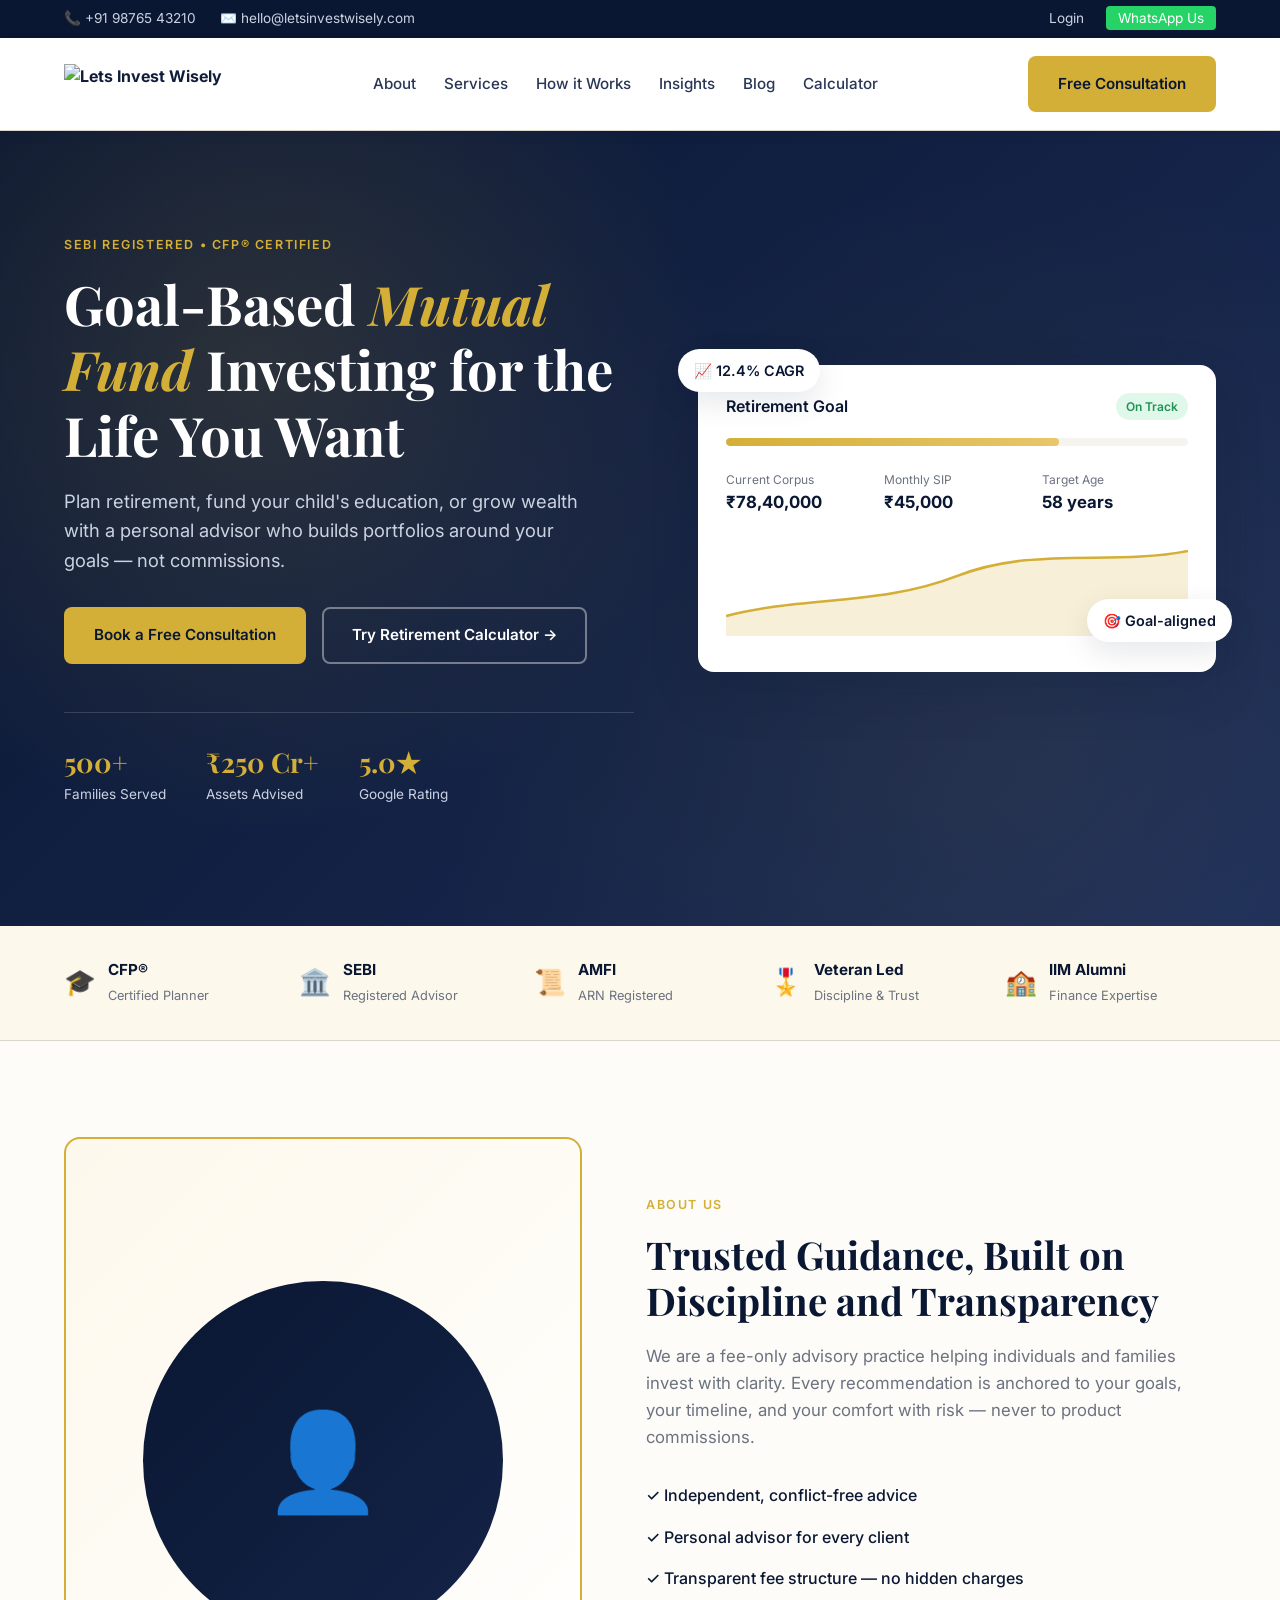
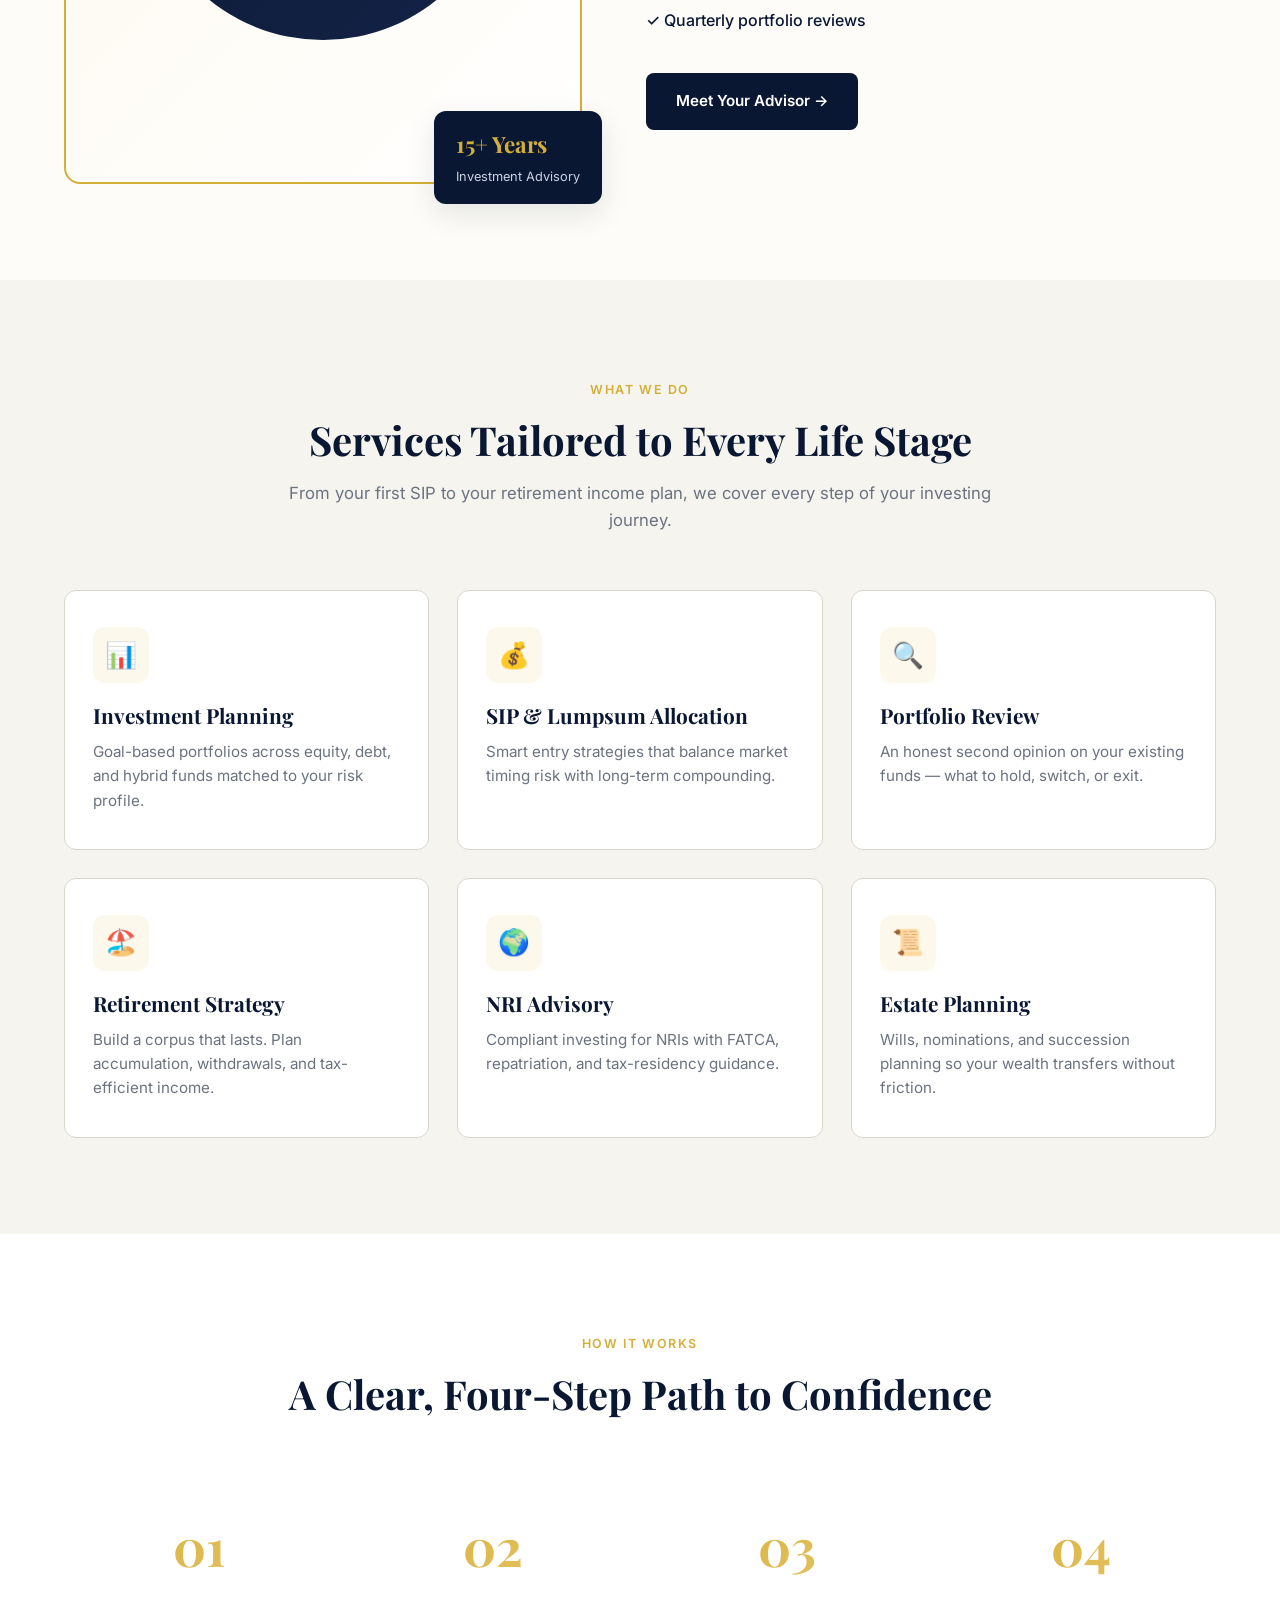
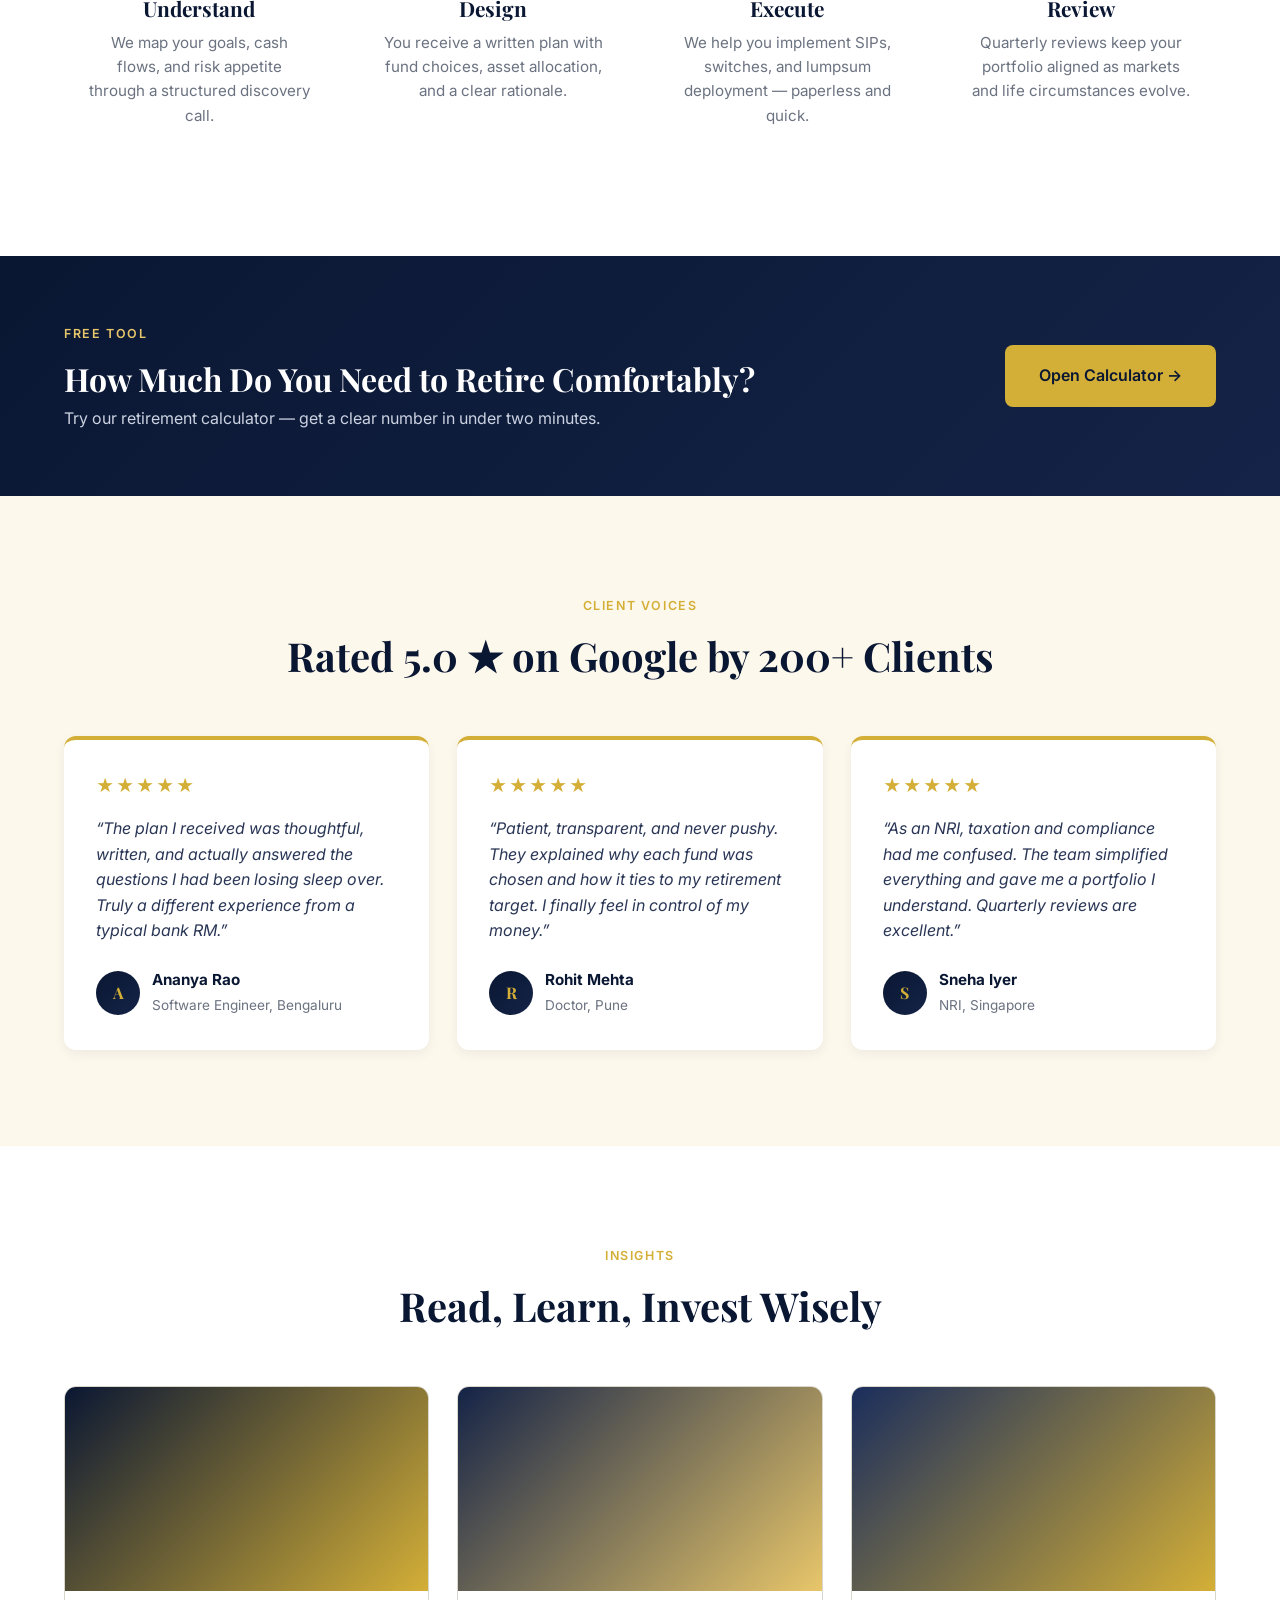
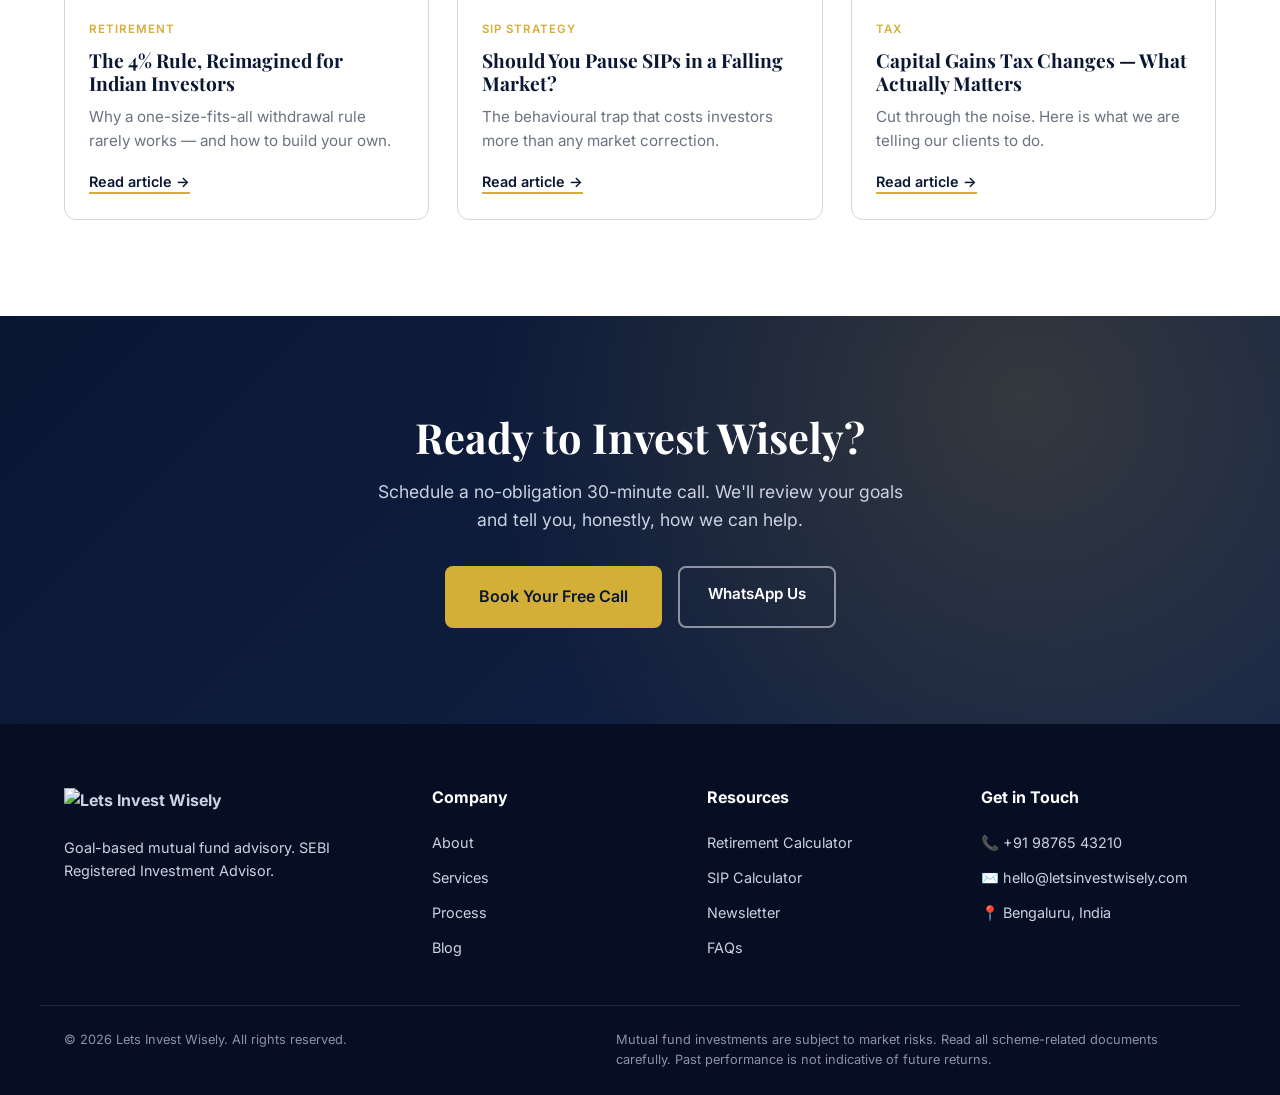
==== index.html @ b0623236 "Initial commit: Lets Invest Wisely landing pages - Main site (index.html) with goal-based mutual fun" ====
<!DOCTYPE html>
<html lang="en">
<head>
<meta charset="UTF-8" />
<meta name="viewport" content="width=device-width, initial-scale=1.0" />
<title>Lets Invest Wisely — Goal-Based Mutual Fund Investing</title>
<link rel="preconnect" href="https://fonts.googleapis.com">
<link rel="preconnect" href="https://fonts.gstatic.com" crossorigin>
<link href="https://fonts.googleapis.com/css2?family=Playfair+Display:wght@600;700&family=Inter:wght@400;500;600;700&display=swap" rel="stylesheet">
<link rel="stylesheet" href="styles.css" />
<style>
  .brand-logo { height: 40px; width: auto; display: block; }
  .footer .brand-logo { height: 36px; }
</style>
</head>
<body>

<!-- ================= TOP BAR ================= -->
<div class="topbar">
  <div class="container topbar-inner">
    <div class="topbar-left">
      <span>📞 +91 98765 43210</span>
      <span>✉️ hello@letsinvestwisely.com</span>
    </div>
    <div class="topbar-right">
      <a href="#">Login</a>
      <a href="#" class="whatsapp-btn">WhatsApp Us</a>
    </div>
  </div>
</div>

<!-- ================= NAVBAR ================= -->
<header class="navbar">
  <div class="container nav-inner">
    <a href="#" class="brand">
      <img src="https://letsinvestwisely.com/wp-content/uploads/2026/01/LIW-Logo_Gold-1-scaled.png" alt="Lets Invest Wisely" class="brand-logo" />
    </a>
    <nav class="nav-links">
      <a href="#about">About</a>
      <a href="#services">Services</a>
      <a href="#process">How it Works</a>
      <a href="#insights">Insights</a>
      <a href="#blog">Blog</a>
      <a href="#calculator">Calculator</a>
    </nav>
    <a href="#contact" class="btn btn-primary">Free Consultation</a>
    <button class="hamburger" aria-label="Menu">☰</button>
  </div>
</header>

<!-- ================= HERO ================= -->
<section class="hero">
  <div class="container hero-grid">
    <div class="hero-copy">
      <span class="eyebrow">SEBI Registered • CFP® Certified</span>
      <h1>Goal-Based <span class="accent">Mutual Fund</span> Investing for the Life You Want</h1>
      <p class="lead">
        Plan retirement, fund your child's education, or grow wealth with a personal advisor who builds
        portfolios around your goals — not commissions.
      </p>
      <div class="hero-actions">
        <a href="#contact" class="btn btn-primary">Book a Free Consultation</a>
        <a href="#calculator" class="btn btn-ghost">Try Retirement Calculator →</a>
      </div>
      <div class="hero-trust">
        <div><strong>500+</strong><span>Families Served</span></div>
        <div><strong>₹250 Cr+</strong><span>Assets Advised</span></div>
        <div><strong>5.0★</strong><span>Google Rating</span></div>
      </div>
    </div>
    <div class="hero-visual">
      <div class="hero-card">
        <div class="hero-card-header">
          <span>Retirement Goal</span>
          <span class="badge">On Track</span>
        </div>
        <div class="hero-card-bar"><div class="bar-fill" style="width:72%"></div></div>
        <div class="hero-card-stats">
          <div><small>Current Corpus</small><strong>₹78,40,000</strong></div>
          <div><small>Monthly SIP</small><strong>₹45,000</strong></div>
          <div><small>Target Age</small><strong>58 years</strong></div>
        </div>
        <div class="hero-card-chart">
          <svg viewBox="0 0 300 100" preserveAspectRatio="none">
            <path d="M0,80 C50,60 100,70 150,40 C200,10 250,30 300,15 L300,100 L0,100 Z" fill="rgba(212,175,55,0.2)"/>
            <path d="M0,80 C50,60 100,70 150,40 C200,10 250,30 300,15" fill="none" stroke="#d4af37" stroke-width="2.5"/>
          </svg>
        </div>
      </div>
      <div class="hero-pill pill-1">📈 12.4% CAGR</div>
      <div class="hero-pill pill-2">🎯 Goal-aligned</div>
    </div>
  </div>
</section>

<!-- ================= CREDENTIALS STRIP ================= -->
<section class="credentials">
  <div class="container creds-grid">
    <div class="cred"><span>🎓</span><div><strong>CFP®</strong><small>Certified Planner</small></div></div>
    <div class="cred"><span>🏛️</span><div><strong>SEBI</strong><small>Registered Advisor</small></div></div>
    <div class="cred"><span>📜</span><div><strong>AMFI</strong><small>ARN Registered</small></div></div>
    <div class="cred"><span>🎖️</span><div><strong>Veteran Led</strong><small>Discipline & Trust</small></div></div>
    <div class="cred"><span>🏫</span><div><strong>IIM Alumni</strong><small>Finance Expertise</small></div></div>
  </div>
</section>

<!-- ================= ABOUT ================= -->
<section id="about" class="section about">
  <div class="container about-grid">
    <div class="about-image">
      <div class="about-img-frame">
        <div class="about-img-placeholder">
          <span>👤</span>
        </div>
      </div>
      <div class="about-badge">
        <strong>15+ Years</strong>
        <small>Investment Advisory</small>
      </div>
    </div>
    <div class="about-copy">
      <span class="eyebrow">About Us</span>
      <h2>Trusted Guidance, Built on Discipline and Transparency</h2>
      <p>
        We are a fee-only advisory practice helping individuals and families invest with clarity. Every
        recommendation is anchored to your goals, your timeline, and your comfort with risk — never to
        product commissions.
      </p>
      <ul class="check-list">
        <li>✓ Independent, conflict-free advice</li>
        <li>✓ Personal advisor for every client</li>
        <li>✓ Transparent fee structure — no hidden charges</li>
        <li>✓ Quarterly portfolio reviews</li>
      </ul>
      <a href="#contact" class="btn btn-dark">Meet Your Advisor →</a>
    </div>
  </div>
</section>

<!-- ================= SERVICES ================= -->
<section id="services" class="section services">
  <div class="container">
    <div class="section-head">
      <span class="eyebrow">What We Do</span>
      <h2>Services Tailored to Every Life Stage</h2>
      <p>From your first SIP to your retirement income plan, we cover every step of your investing journey.</p>
    </div>
    <div class="services-grid">
      <div class="service-card">
        <div class="service-icon">📊</div>
        <h3>Investment Planning</h3>
        <p>Goal-based portfolios across equity, debt, and hybrid funds matched to your risk profile.</p>
      </div>
      <div class="service-card">
        <div class="service-icon">💰</div>
        <h3>SIP &amp; Lumpsum Allocation</h3>
        <p>Smart entry strategies that balance market timing risk with long-term compounding.</p>
      </div>
      <div class="service-card">
        <div class="service-icon">🔍</div>
        <h3>Portfolio Review</h3>
        <p>An honest second opinion on your existing funds — what to hold, switch, or exit.</p>
      </div>
      <div class="service-card">
        <div class="service-icon">🏖️</div>
        <h3>Retirement Strategy</h3>
        <p>Build a corpus that lasts. Plan accumulation, withdrawals, and tax-efficient income.</p>
      </div>
      <div class="service-card">
        <div class="service-icon">🌍</div>
        <h3>NRI Advisory</h3>
        <p>Compliant investing for NRIs with FATCA, repatriation, and tax-residency guidance.</p>
      </div>
      <div class="service-card">
        <div class="service-icon">📜</div>
        <h3>Estate Planning</h3>
        <p>Wills, nominations, and succession planning so your wealth transfers without friction.</p>
      </div>
    </div>
  </div>
</section>

<!-- ================= PROCESS ================= -->
<section id="process" class="section process">
  <div class="container">
    <div class="section-head">
      <span class="eyebrow">How It Works</span>
      <h2>A Clear, Four-Step Path to Confidence</h2>
    </div>
    <div class="steps-grid">
      <div class="step">
        <div class="step-num">01</div>
        <h3>Understand</h3>
        <p>We map your goals, cash flows, and risk appetite through a structured discovery call.</p>
      </div>
      <div class="step">
        <div class="step-num">02</div>
        <h3>Design</h3>
        <p>You receive a written plan with fund choices, asset allocation, and a clear rationale.</p>
      </div>
      <div class="step">
        <div class="step-num">03</div>
        <h3>Execute</h3>
        <p>We help you implement SIPs, switches, and lumpsum deployment — paperless and quick.</p>
      </div>
      <div class="step">
        <div class="step-num">04</div>
        <h3>Review</h3>
        <p>Quarterly reviews keep your portfolio aligned as markets and life circumstances evolve.</p>
      </div>
    </div>
  </div>
</section>

<!-- ================= CALCULATOR CTA ================= -->
<section id="calculator" class="section calc-cta">
  <div class="container calc-inner">
    <div>
      <span class="eyebrow light">Free Tool</span>
      <h2>How Much Do You Need to Retire Comfortably?</h2>
      <p>Try our retirement calculator — get a clear number in under two minutes.</p>
    </div>
    <a href="#" class="btn btn-gold">Open Calculator →</a>
  </div>
</section>

<!-- ================= TESTIMONIALS ================= -->
<section class="section testimonials">
  <div class="container">
    <div class="section-head">
      <span class="eyebrow">Client Voices</span>
      <h2>Rated 5.0 ★ on Google by 200+ Clients</h2>
    </div>
    <div class="testimonial-grid">
      <div class="testimonial">
        <div class="stars">★★★★★</div>
        <p>“The plan I received was thoughtful, written, and actually answered the questions I had been losing sleep over. Truly a different experience from a typical bank RM.”</p>
        <div class="client">
          <div class="avatar">A</div>
          <div><strong>Ananya Rao</strong><small>Software Engineer, Bengaluru</small></div>
        </div>
      </div>
      <div class="testimonial">
        <div class="stars">★★★★★</div>
        <p>“Patient, transparent, and never pushy. They explained why each fund was chosen and how it ties to my retirement target. I finally feel in control of my money.”</p>
        <div class="client">
          <div class="avatar">R</div>
          <div><strong>Rohit Mehta</strong><small>Doctor, Pune</small></div>
        </div>
      </div>
      <div class="testimonial">
        <div class="stars">★★★★★</div>
        <p>“As an NRI, taxation and compliance had me confused. The team simplified everything and gave me a portfolio I understand. Quarterly reviews are excellent.”</p>
        <div class="client">
          <div class="avatar">S</div>
          <div><strong>Sneha Iyer</strong><small>NRI, Singapore</small></div>
        </div>
      </div>
    </div>
  </div>
</section>

<!-- ================= INSIGHTS / BLOG TEASER ================= -->
<section id="insights" class="section insights">
  <div class="container">
    <div class="section-head">
      <span class="eyebrow">Insights</span>
      <h2>Read, Learn, Invest Wisely</h2>
    </div>
    <div class="blog-grid">
      <article class="blog-card">
        <div class="blog-thumb thumb-1"></div>
        <div class="blog-body">
          <span class="tag">Retirement</span>
          <h3>The 4% Rule, Reimagined for Indian Investors</h3>
          <p>Why a one-size-fits-all withdrawal rule rarely works — and how to build your own.</p>
          <a href="#" class="read-more">Read article →</a>
        </div>
      </article>
      <article class="blog-card">
        <div class="blog-thumb thumb-2"></div>
        <div class="blog-body">
          <span class="tag">SIP Strategy</span>
          <h3>Should You Pause SIPs in a Falling Market?</h3>
          <p>The behavioural trap that costs investors more than any market correction.</p>
          <a href="#" class="read-more">Read article →</a>
        </div>
      </article>
      <article class="blog-card">
        <div class="blog-thumb thumb-3"></div>
        <div class="blog-body">
          <span class="tag">Tax</span>
          <h3>Capital Gains Tax Changes — What Actually Matters</h3>
          <p>Cut through the noise. Here is what we are telling our clients to do.</p>
          <a href="#" class="read-more">Read article →</a>
        </div>
      </article>
    </div>
  </div>
</section>

<!-- ================= CONTACT / CTA ================= -->
<section id="contact" class="section contact-cta">
  <div class="container contact-inner">
    <h2>Ready to Invest Wisely?</h2>
    <p>Schedule a no-obligation 30-minute call. We'll review your goals and tell you, honestly, how we can help.</p>
    <div class="contact-actions">
      <a href="#" class="btn btn-gold">Book Your Free Call</a>
      <a href="#" class="btn btn-ghost-light">WhatsApp Us</a>
    </div>
  </div>
</section>

<!-- ================= FOOTER ================= -->
<footer class="footer">
  <div class="container footer-grid">
    <div>
      <a href="#" class="brand brand-light">
        <img src="https://letsinvestwisely.com/wp-content/uploads/2026/01/LIW-Logo_Gold-1-scaled.png" alt="Lets Invest Wisely" class="brand-logo" />
      </a>
      <p class="muted">Goal-based mutual fund advisory. SEBI Registered Investment Advisor.</p>
    </div>
    <div>
      <h4>Company</h4>
      <ul><li><a href="#about">About</a></li><li><a href="#services">Services</a></li><li><a href="#process">Process</a></li><li><a href="#blog">Blog</a></li></ul>
    </div>
    <div>
      <h4>Resources</h4>
      <ul><li><a href="#">Retirement Calculator</a></li><li><a href="#">SIP Calculator</a></li><li><a href="#">Newsletter</a></li><li><a href="#">FAQs</a></li></ul>
    </div>
    <div>
      <h4>Get in Touch</h4>
      <ul><li>📞 +91 98765 43210</li><li>✉️ hello@letsinvestwisely.com</li><li>📍 Bengaluru, India</li></ul>
    </div>
  </div>
  <div class="container footer-bottom">
    <small>© 2026 Lets Invest Wisely. All rights reserved.</small>
    <small class="disclaimer">
      Mutual fund investments are subject to market risks. Read all scheme-related documents carefully.
      Past performance is not indicative of future returns.
    </small>
  </div>
</footer>

</body>
</html>
---- styles.css ----
/* ============ RESET & BASE ============ */
*, *::before, *::after { box-sizing: border-box; margin: 0; padding: 0; }
html { scroll-behavior: smooth; }
body {
  font-family: 'Inter', -apple-system, BlinkMacSystemFont, sans-serif;
  color: #0f1d3a;
  background: #fdfcf8;
  line-height: 1.6;
  -webkit-font-smoothing: antialiased;
}
img { max-width: 100%; display: block; }
a { color: inherit; text-decoration: none; }
ul { list-style: none; }
h1, h2, h3, h4 { font-family: 'Playfair Display', serif; color: #0a1733; line-height: 1.2; }

:root {
  --navy: #0a1733;
  --navy-2: #142347;
  --gold: #d4af37;
  --gold-soft: #e8c66a;
  --cream: #fdf8ec;
  --gray-100: #f5f4ef;
  --gray-300: #d9d6cc;
  --gray-500: #6b7280;
  --shadow-sm: 0 4px 12px rgba(10,23,51,0.06);
  --shadow-md: 0 10px 30px rgba(10,23,51,0.10);
  --shadow-lg: 0 20px 50px rgba(10,23,51,0.15);
}

.container { max-width: 1200px; margin: 0 auto; padding: 0 24px; }
.section { padding: 96px 0; }
.eyebrow {
  display: inline-block;
  font-size: 0.78rem;
  font-weight: 600;
  letter-spacing: 1.6px;
  text-transform: uppercase;
  color: var(--gold);
  margin-bottom: 16px;
}
.eyebrow.light { color: var(--gold-soft); }
.section-head { text-align: center; max-width: 720px; margin: 0 auto 56px; }
.section-head h2 { font-size: 2.5rem; margin-bottom: 16px; }
.section-head p { color: var(--gray-500); font-size: 1.05rem; }

/* ============ BUTTONS ============ */
.btn {
  display: inline-block;
  padding: 14px 28px;
  border-radius: 8px;
  font-weight: 600;
  font-size: 0.95rem;
  border: 2px solid transparent;
  cursor: pointer;
  transition: transform .2s ease, box-shadow .2s ease, background .2s ease;
}
.btn-primary { background: var(--gold); color: var(--navy); }
.btn-primary:hover { background: var(--gold-soft); transform: translateY(-2px); box-shadow: var(--shadow-md); }
.btn-dark { background: var(--navy); color: #fff; }
.btn-dark:hover { background: var(--navy-2); transform: translateY(-2px); }
.btn-gold { background: var(--gold); color: var(--navy); padding: 16px 32px; font-size: 1rem; }
.btn-gold:hover { background: var(--gold-soft); transform: translateY(-2px); }
.btn-ghost { color: var(--navy); border-color: var(--navy); }
.btn-ghost:hover { background: var(--navy); color: #fff; }
.btn-ghost-light { color: #fff; border-color: rgba(255,255,255,0.5); }
.btn-ghost-light:hover { background: rgba(255,255,255,0.1); }

/* ============ TOPBAR ============ */
.topbar { background: var(--navy); color: #cbd2e1; font-size: 0.85rem; padding: 8px 0; }
.topbar-inner { display: flex; justify-content: space-between; align-items: center; }
.topbar-left span { margin-right: 20px; }
.topbar-right a { margin-left: 18px; color: #cbd2e1; }
.whatsapp-btn { background: #25d366; color: #fff !important; padding: 4px 12px; border-radius: 4px; }

/* ============ NAV ============ */
.navbar {
  background: #fff;
  border-bottom: 1px solid var(--gray-300);
  position: sticky;
  top: 0;
  z-index: 100;
  box-shadow: var(--shadow-sm);
}
.nav-inner { display: flex; align-items: center; justify-content: space-between; padding: 18px 24px; }
.brand { display: flex; align-items: center; gap: 10px; font-weight: 700; }
.brand-mark {
  width: 40px; height: 40px;
  background: var(--navy);
  color: var(--gold);
  display: flex; align-items: center; justify-content: center;
  border-radius: 8px;
  font-family: 'Playfair Display', serif;
  font-size: 1.4rem;
  font-weight: 700;
}
.brand-text { display: flex; flex-direction: column; line-height: 1.1; font-size: 1.15rem; color: var(--navy); }
.brand-text small { font-size: 0.7rem; font-weight: 500; letter-spacing: 1.5px; color: var(--gold); text-transform: uppercase; }
.brand-light .brand-text { color: #fff; }
.nav-links { display: flex; gap: 28px; }
.nav-links a { font-size: 0.95rem; font-weight: 500; color: #2a3656; transition: color .2s; }
.nav-links a:hover { color: var(--gold); }
.hamburger { display: none; background: none; border: none; font-size: 1.5rem; cursor: pointer; }

/* ============ HERO ============ */
.hero {
  background: linear-gradient(135deg, #0a1733 0%, #142347 60%, #1a2d5c 100%);
  color: #fff;
  padding: 100px 0 120px;
  position: relative;
  overflow: hidden;
}
.hero::before {
  content: '';
  position: absolute;
  inset: 0;
  background-image:
    radial-gradient(circle at 20% 30%, rgba(212,175,55,0.15) 0%, transparent 40%),
    radial-gradient(circle at 80% 80%, rgba(212,175,55,0.08) 0%, transparent 50%);
  pointer-events: none;
}
.hero-grid {
  display: grid;
  grid-template-columns: 1.1fr 1fr;
  gap: 64px;
  align-items: center;
  position: relative;
}
.hero-copy h1 {
  font-size: 3.4rem;
  color: #fff;
  margin-bottom: 20px;
}
.hero-copy h1 .accent { color: var(--gold); font-style: italic; }
.lead { font-size: 1.15rem; color: #cbd2e1; margin-bottom: 32px; max-width: 520px; }
.hero-actions { display: flex; gap: 16px; margin-bottom: 48px; flex-wrap: wrap; }
.hero-actions .btn-ghost { color: #fff; border-color: rgba(255,255,255,0.4); }
.hero-actions .btn-ghost:hover { background: rgba(255,255,255,0.1); border-color: var(--gold); color: var(--gold); }
.hero-trust { display: flex; gap: 40px; padding-top: 28px; border-top: 1px solid rgba(255,255,255,0.15); }
.hero-trust > div { display: flex; flex-direction: column; }
.hero-trust strong { font-size: 1.7rem; color: var(--gold); font-family: 'Playfair Display', serif; }
.hero-trust span { font-size: 0.85rem; color: #cbd2e1; }

/* hero card */
.hero-visual { position: relative; }
.hero-card {
  background: #fff;
  color: var(--navy);
  border-radius: 16px;
  padding: 28px;
  box-shadow: var(--shadow-lg);
  position: relative;
  z-index: 2;
}
.hero-card-header { display: flex; justify-content: space-between; align-items: center; margin-bottom: 18px; font-weight: 600; }
.badge { background: rgba(46,204,113,0.15); color: #1f9254; font-size: 0.75rem; padding: 4px 10px; border-radius: 999px; font-weight: 600; }
.hero-card-bar { background: var(--gray-100); height: 8px; border-radius: 999px; overflow: hidden; margin-bottom: 24px; }
.bar-fill { background: linear-gradient(90deg, var(--gold), var(--gold-soft)); height: 100%; border-radius: 999px; }
.hero-card-stats { display: grid; grid-template-columns: repeat(3, 1fr); gap: 12px; margin-bottom: 20px; }
.hero-card-stats > div { display: flex; flex-direction: column; }
.hero-card-stats small { color: var(--gray-500); font-size: 0.75rem; }
.hero-card-stats strong { font-size: 1.05rem; color: var(--navy); }
.hero-card-chart svg { width: 100%; height: 100px; }
.hero-pill {
  position: absolute;
  background: #fff;
  padding: 10px 16px;
  border-radius: 999px;
  box-shadow: var(--shadow-md);
  font-weight: 600;
  font-size: 0.9rem;
  color: var(--navy);
  z-index: 3;
}
.pill-1 { top: -16px; left: -20px; }
.pill-2 { bottom: 30px; right: -16px; }

/* ============ CREDENTIALS ============ */
.credentials { background: var(--cream); padding: 32px 0; border-bottom: 1px solid var(--gray-300); }
.creds-grid { display: grid; grid-template-columns: repeat(5, 1fr); gap: 24px; align-items: center; }
.cred { display: flex; align-items: center; gap: 12px; }
.cred span { font-size: 1.6rem; }
.cred strong { display: block; font-size: 0.95rem; color: var(--navy); }
.cred small { color: var(--gray-500); font-size: 0.8rem; }

/* ============ ABOUT ============ */
.about-grid { display: grid; grid-template-columns: 1fr 1.1fr; gap: 64px; align-items: center; }
.about-image { position: relative; }
.about-img-frame {
  background: linear-gradient(135deg, var(--cream), #fff);
  border: 2px solid var(--gold);
  border-radius: 16px;
  aspect-ratio: 4/5;
  display: flex; align-items: center; justify-content: center;
  position: relative;
  overflow: hidden;
}
.about-img-placeholder {
  width: 70%; aspect-ratio: 1; border-radius: 50%;
  background: linear-gradient(135deg, var(--navy), var(--navy-2));
  display: flex; align-items: center; justify-content: center;
  font-size: 6rem;
}
.about-badge {
  position: absolute;
  bottom: -20px; right: -20px;
  background: var(--navy);
  color: #fff;
  padding: 16px 22px;
  border-radius: 12px;
  box-shadow: var(--shadow-md);
}
.about-badge strong { display: block; font-size: 1.4rem; color: var(--gold); font-family: 'Playfair Display', serif; }
.about-badge small { font-size: 0.8rem; color: #cbd2e1; }
.about-copy h2 { font-size: 2.4rem; margin-bottom: 20px; }
.about-copy p { color: var(--gray-500); margin-bottom: 24px; font-size: 1.05rem; }
.check-list { margin-bottom: 32px; }
.check-list li { padding: 8px 0; color: var(--navy); font-weight: 500; }

/* ============ SERVICES ============ */
.services { background: var(--gray-100); }
.services-grid { display: grid; grid-template-columns: repeat(3, 1fr); gap: 28px; }
.service-card {
  background: #fff;
  padding: 36px 28px;
  border-radius: 12px;
  border: 1px solid var(--gray-300);
  transition: transform .25s ease, box-shadow .25s ease, border-color .25s ease;
}
.service-card:hover {
  transform: translateY(-6px);
  box-shadow: var(--shadow-md);
  border-color: var(--gold);
}
.service-icon {
  width: 56px; height: 56px;
  background: var(--cream);
  border-radius: 12px;
  display: flex; align-items: center; justify-content: center;
  font-size: 1.6rem;
  margin-bottom: 20px;
}
.service-card h3 { font-size: 1.3rem; margin-bottom: 12px; }
.service-card p { color: var(--gray-500); font-size: 0.95rem; }

/* ============ PROCESS ============ */
.process { background: #fff; }
.steps-grid { display: grid; grid-template-columns: repeat(4, 1fr); gap: 24px; }
.step {
  text-align: center;
  padding: 32px 24px;
  position: relative;
}
.step-num {
  font-family: 'Playfair Display', serif;
  font-size: 3.2rem;
  font-weight: 700;
  background: linear-gradient(135deg, var(--gold), var(--gold-soft));
  -webkit-background-clip: text;
  background-clip: text;
  -webkit-text-fill-color: transparent;
  margin-bottom: 8px;
}
.step h3 { font-size: 1.3rem; margin-bottom: 10px; }
.step p { color: var(--gray-500); font-size: 0.95rem; }

/* ============ CALC CTA ============ */
.calc-cta {
  background: linear-gradient(135deg, var(--navy), var(--navy-2));
  color: #fff;
  padding: 64px 0;
}
.calc-inner {
  display: flex;
  justify-content: space-between;
  align-items: center;
  gap: 32px;
  flex-wrap: wrap;
}
.calc-inner h2 { color: #fff; font-size: 2rem; margin-bottom: 8px; }
.calc-inner p { color: #cbd2e1; }

/* ============ TESTIMONIALS ============ */
.testimonials { background: var(--cream); }
.testimonial-grid { display: grid; grid-template-columns: repeat(3, 1fr); gap: 28px; }
.testimonial {
  background: #fff;
  padding: 32px;
  border-radius: 12px;
  box-shadow: var(--shadow-sm);
  border-top: 4px solid var(--gold);
}
.stars { color: var(--gold); font-size: 1.1rem; margin-bottom: 16px; letter-spacing: 2px; }
.testimonial p { color: #2a3656; margin-bottom: 24px; font-style: italic; }
.client { display: flex; align-items: center; gap: 12px; }
.avatar {
  width: 44px; height: 44px;
  border-radius: 50%;
  background: linear-gradient(135deg, var(--navy), var(--navy-2));
  color: var(--gold);
  display: flex; align-items: center; justify-content: center;
  font-weight: 700;
  font-family: 'Playfair Display', serif;
}
.client strong { display: block; font-size: 0.95rem; color: var(--navy); }
.client small { color: var(--gray-500); font-size: 0.85rem; }

/* ============ INSIGHTS / BLOG ============ */
.insights { background: #fff; }
.blog-grid { display: grid; grid-template-columns: repeat(3, 1fr); gap: 28px; }
.blog-card {
  background: #fff;
  border-radius: 12px;
  border: 1px solid var(--gray-300);
  overflow: hidden;
  transition: transform .25s ease, box-shadow .25s ease;
}
.blog-card:hover { transform: translateY(-4px); box-shadow: var(--shadow-md); }
.blog-thumb { aspect-ratio: 16/9; background: var(--gray-100); }
.thumb-1 { background: linear-gradient(135deg, #0a1733, #d4af37); }
.thumb-2 { background: linear-gradient(135deg, #142347, #e8c66a); }
.thumb-3 { background: linear-gradient(135deg, #1a2d5c, #d4af37); }
.blog-body { padding: 24px; }
.tag {
  display: inline-block;
  font-size: 0.72rem;
  font-weight: 600;
  letter-spacing: 1px;
  color: var(--gold);
  text-transform: uppercase;
  margin-bottom: 10px;
}
.blog-body h3 { font-size: 1.2rem; margin-bottom: 10px; }
.blog-body p { color: var(--gray-500); font-size: 0.95rem; margin-bottom: 16px; }
.read-more { color: var(--navy); font-weight: 600; font-size: 0.9rem; border-bottom: 2px solid var(--gold); padding-bottom: 2px; }
.read-more:hover { color: var(--gold); }

/* ============ CONTACT CTA ============ */
.contact-cta {
  background:
    radial-gradient(circle at 80% 20%, rgba(212,175,55,0.18) 0%, transparent 50%),
    linear-gradient(135deg, var(--navy), var(--navy-2));
  color: #fff;
  text-align: center;
}
.contact-inner h2 { color: #fff; font-size: 2.6rem; margin-bottom: 16px; }
.contact-inner p { color: #cbd2e1; max-width: 560px; margin: 0 auto 32px; font-size: 1.1rem; }
.contact-actions { display: flex; gap: 16px; justify-content: center; flex-wrap: wrap; }

/* ============ FOOTER ============ */
.footer { background: #060e23; color: #cbd2e1; padding: 64px 0 24px; }
.footer-grid { display: grid; grid-template-columns: 1.4fr 1fr 1fr 1fr; gap: 40px; padding-bottom: 40px; border-bottom: 1px solid rgba(255,255,255,0.1); }
.footer h4 { color: #fff; font-family: 'Inter', sans-serif; font-size: 1rem; margin-bottom: 18px; }
.footer ul li { padding: 6px 0; font-size: 0.9rem; }
.footer ul li a:hover { color: var(--gold); }
.muted { font-size: 0.9rem; margin-top: 12px; max-width: 280px; }
.footer-bottom {
  padding-top: 24px;
  display: flex;
  justify-content: space-between;
  gap: 24px;
  flex-wrap: wrap;
}
.footer-bottom small { font-size: 0.8rem; color: #8a93a8; }
.disclaimer { max-width: 600px; }

/* ============ RESPONSIVE ============ */
@media (max-width: 960px) {
  .hero-grid, .about-grid { grid-template-columns: 1fr; }
  .hero-copy h1 { font-size: 2.4rem; }
  .services-grid, .testimonial-grid, .blog-grid { grid-template-columns: 1fr 1fr; }
  .steps-grid { grid-template-columns: 1fr 1fr; }
  .creds-grid { grid-template-columns: repeat(3, 1fr); }
  .footer-grid { grid-template-columns: 1fr 1fr; }
  .nav-links { display: none; }
  .hamburger { display: block; }
}
@media (max-width: 600px) {
  .section { padding: 64px 0; }
  .hero { padding: 64px 0 80px; }
  .hero-copy h1 { font-size: 2rem; }
  .section-head h2, .about-copy h2, .contact-inner h2 { font-size: 1.8rem; }
  .services-grid, .testimonial-grid, .blog-grid, .steps-grid { grid-template-columns: 1fr; }
  .creds-grid, .footer-grid { grid-template-columns: 1fr 1fr; }
  .hero-trust { gap: 20px; flex-wrap: wrap; }
  .topbar-left span:nth-child(2) { display: none; }
}
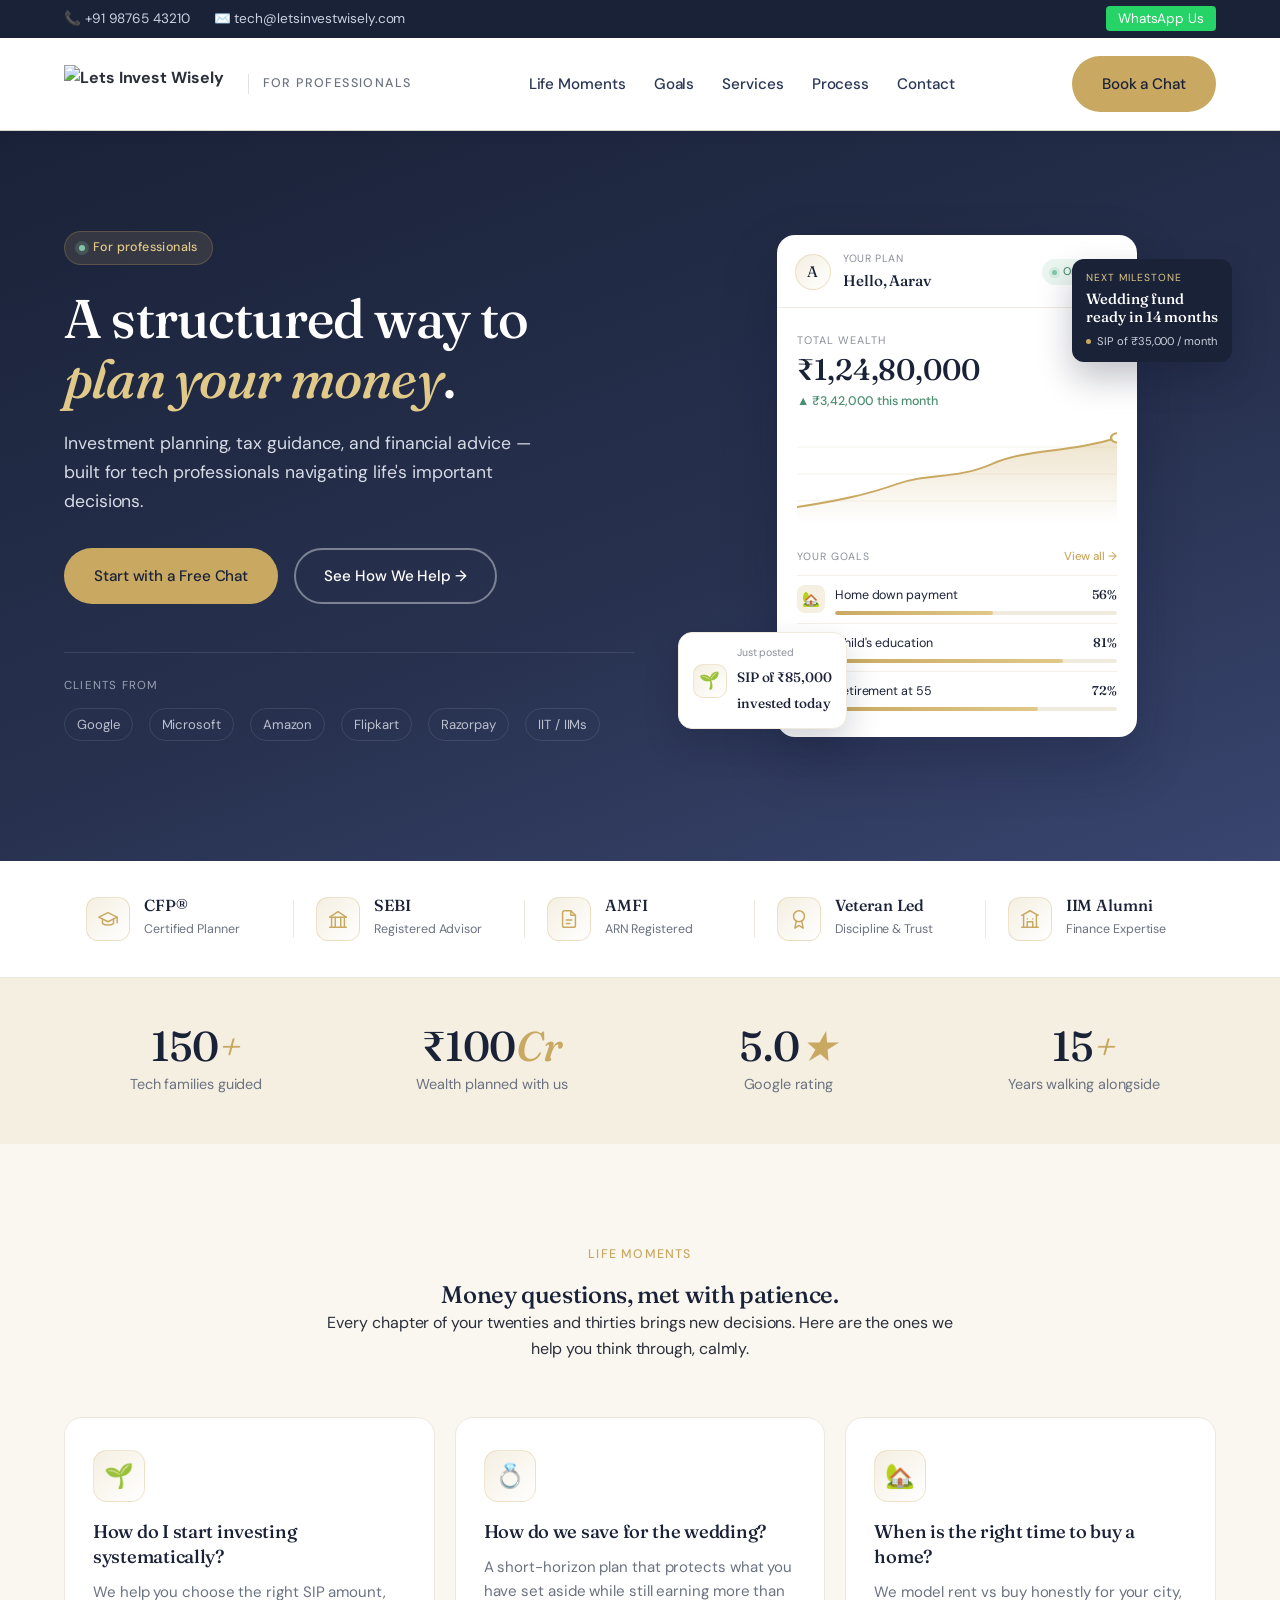
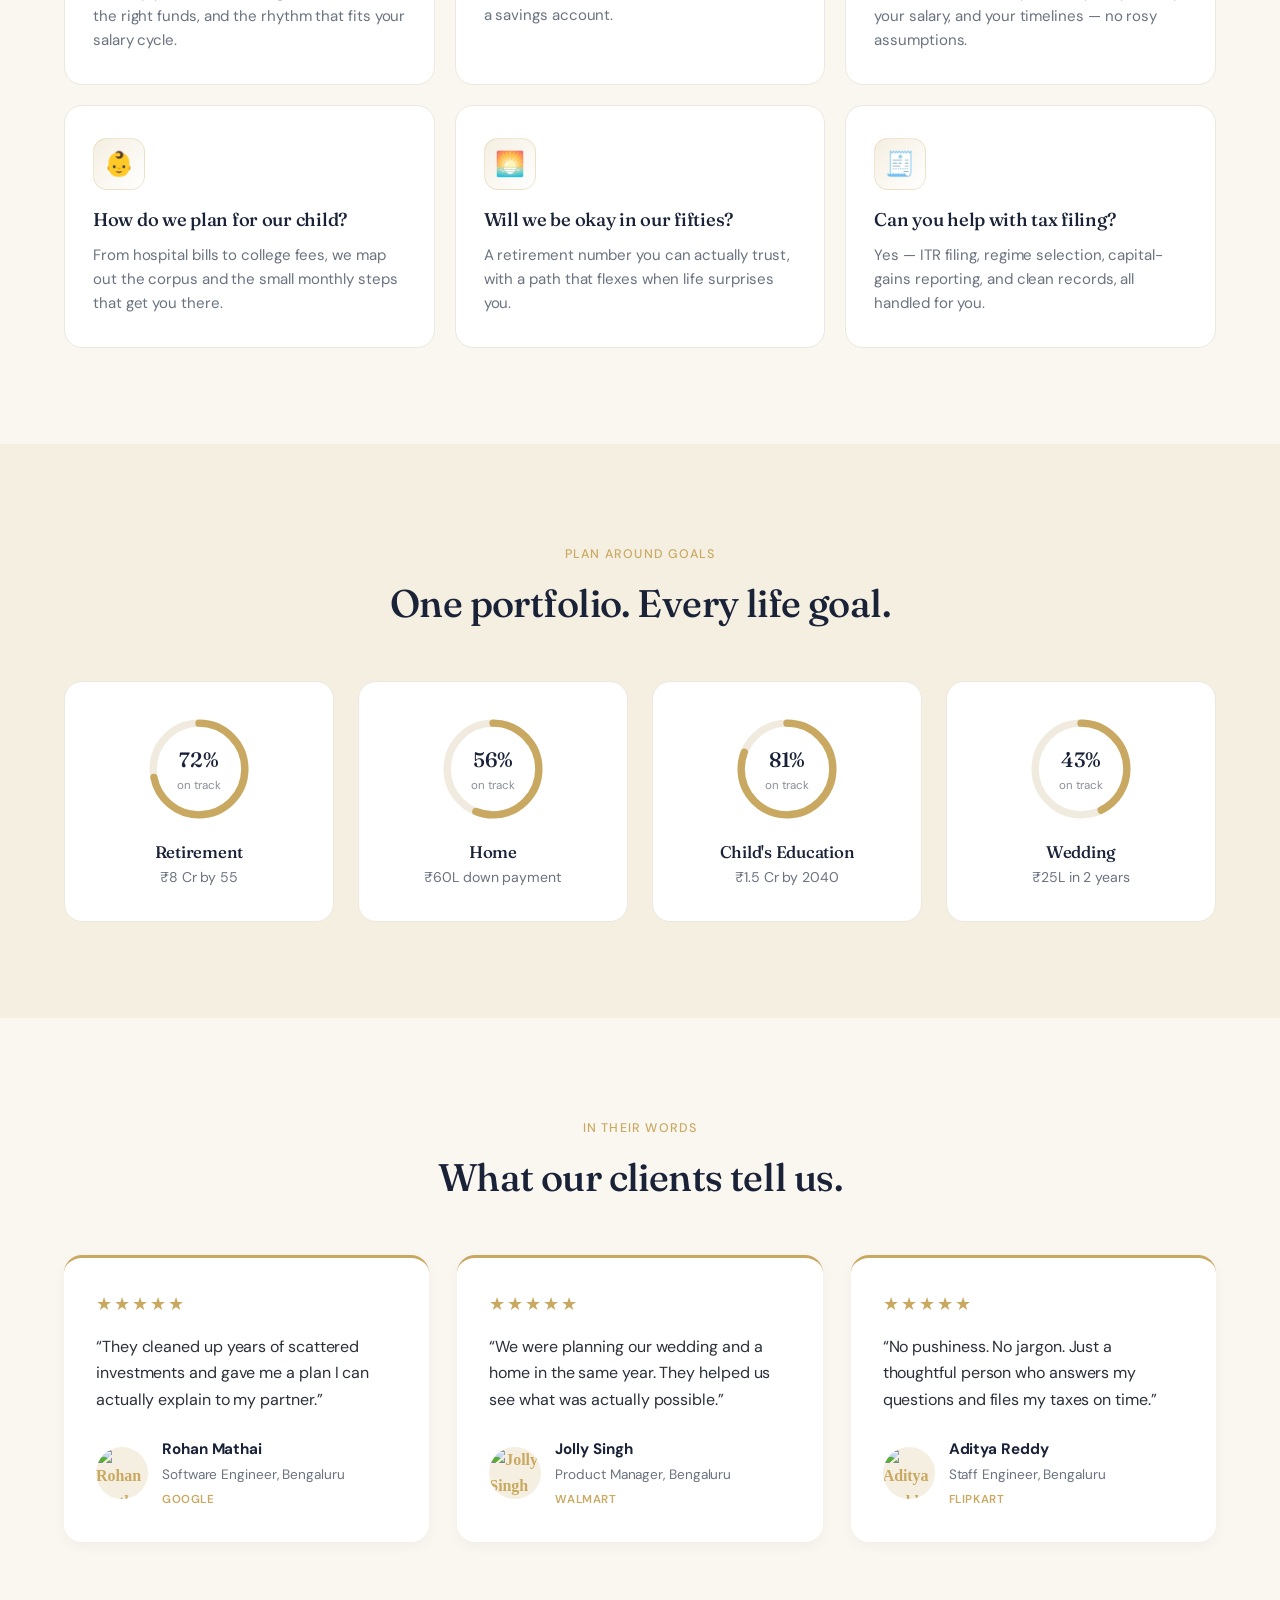
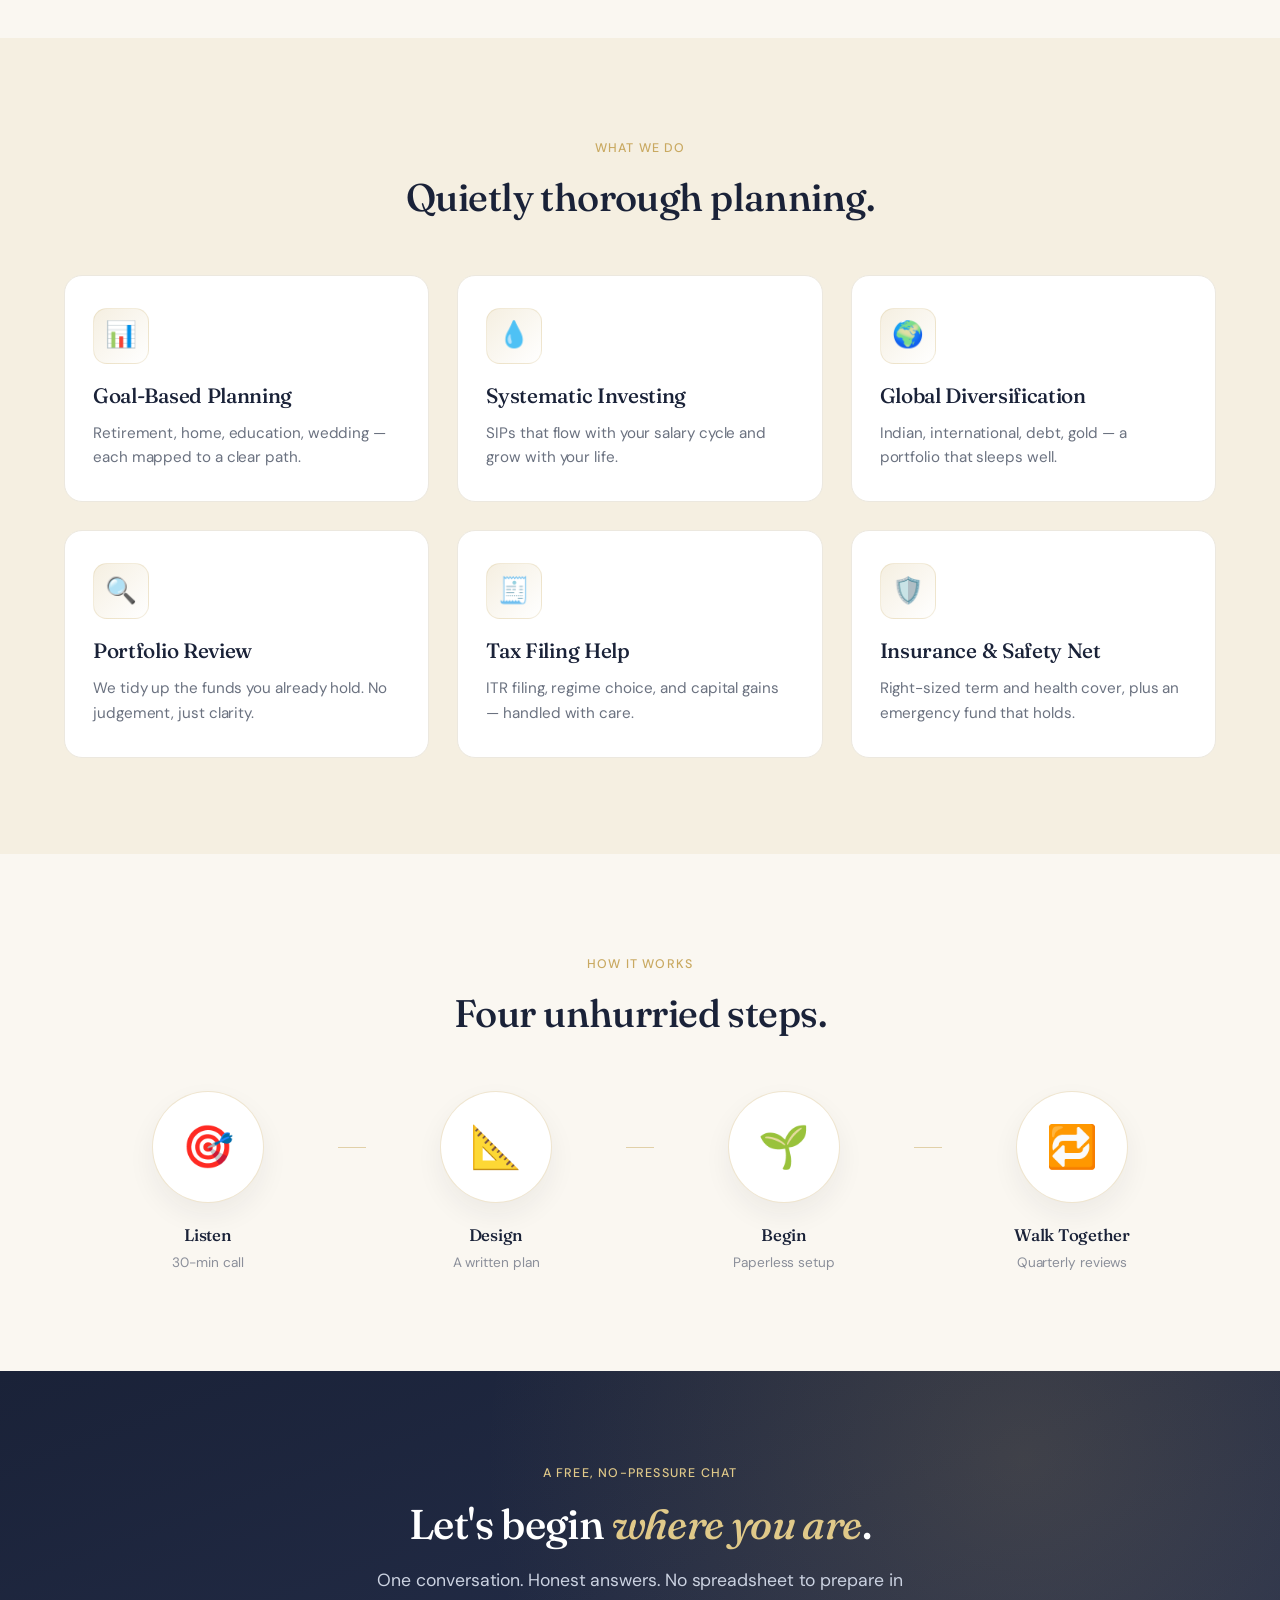
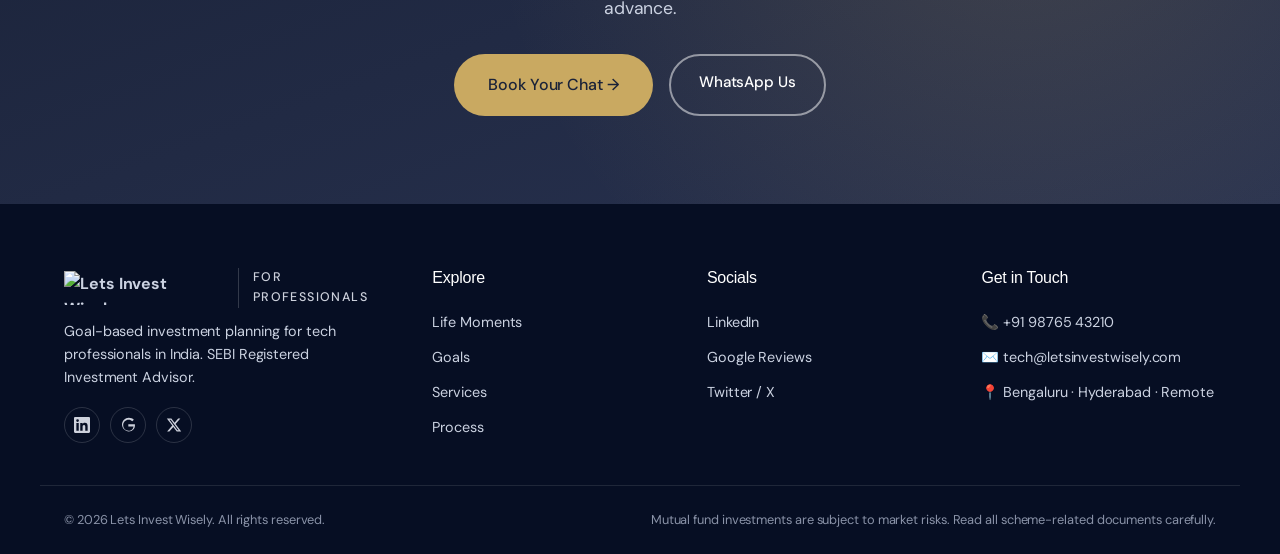
==== commit 4207be79: "Promote tech landing to homepage; add credentials strip - Move tech.html content into index.html and" ====
--- a/index.html
+++ b/index.html
@@ -3,14 +3,605 @@
 <head>
 <meta charset="UTF-8" />
 <meta name="viewport" content="width=device-width, initial-scale=1.0" />
-<title>Lets Invest Wisely — Goal-Based Mutual Fund Investing</title>
+<title>Lets Invest Wisely for Tech — A Structured Way to Plan Your Money</title>
 <link rel="preconnect" href="https://fonts.googleapis.com">
 <link rel="preconnect" href="https://fonts.gstatic.com" crossorigin>
-<link href="https://fonts.googleapis.com/css2?family=Playfair+Display:wght@600;700&family=Inter:wght@400;500;600;700&display=swap" rel="stylesheet">
+<link href="https://fonts.googleapis.com/css2?family=Fraunces:ital,opsz,wght@0,9..144,500;0,9..144,600;1,9..144,500&family=DM+Sans:wght@400;500;600;700&display=swap" rel="stylesheet">
 <link rel="stylesheet" href="styles.css" />
 <style>
-  .brand-logo { height: 40px; width: auto; display: block; }
-  .footer .brand-logo { height: 36px; }
+  /* ===== Soothing typography overrides ===== */
+  body {
+    font-family: 'DM Sans', -apple-system, BlinkMacSystemFont, sans-serif;
+    background: #faf7f1;
+    color: #2a2f3a;
+    letter-spacing: -0.005em;
+  }
+  h1, h2, h3, h4 {
+    font-family: 'Fraunces', Georgia, serif;
+    font-weight: 500;
+    letter-spacing: -0.015em;
+    color: #1a2238;
+  }
+  .brand-text { font-family: 'Fraunces', serif; font-weight: 600; letter-spacing: -0.01em; }
+  .brand-text small { font-family: 'DM Sans', sans-serif; letter-spacing: 1.2px; }
+  .brand-mark { font-family: 'Fraunces', serif; font-weight: 600; }
+  .brand-logo { height: 38px; width: auto; display: block; }
+  .brand-tagline {
+    margin-left: 14px; padding-left: 14px;
+    border-left: 1px solid rgba(0,0,0,0.12);
+    font-family: 'DM Sans', sans-serif;
+    font-size: 0.78rem;
+    letter-spacing: 1.4px;
+    text-transform: uppercase;
+    color: #6b7280;
+    font-weight: 500;
+  }
+  .footer .brand-tagline {
+    border-left-color: rgba(255,255,255,0.18);
+    color: #cdd1dc;
+  }
+  .footer .brand-logo { height: 34px; }
+
+  /* Socials */
+  .socials {
+    display: flex;
+    gap: 10px;
+    margin-top: 18px;
+  }
+  .socials a {
+    width: 36px; height: 36px;
+    border-radius: 50%;
+    border: 1px solid rgba(255,255,255,0.15);
+    color: #cdd1dc;
+    display: inline-flex;
+    align-items: center;
+    justify-content: center;
+    transition: all .2s ease;
+  }
+  .socials a:hover {
+    color: var(--navy);
+    background: var(--gold);
+    border-color: var(--gold);
+    transform: translateY(-2px);
+  }
+  .socials a svg { width: 16px; height: 16px; fill: currentColor; }
+  @media (max-width: 600px) {
+    .brand-tagline { display: none; }
+  }
+  .eyebrow { font-weight: 500; letter-spacing: 1.2px; }
+
+  :root {
+    --navy: #1a2238;
+    --navy-2: #283250;
+    --gold: #c9a961;
+    --gold-soft: #e0c989;
+    --cream: #f5efe1;
+    --warm: #faf7f1;
+  }
+
+  body { background: var(--warm); }
+  .section-head h2 { font-size: 2.4rem; line-height: 1.15; }
+  .section-head p { color: #6b7280; }
+
+  /* ===== Hero ===== */
+  .hero {
+    background: linear-gradient(160deg, #1a2238 0%, #283250 60%, #3a4570 100%);
+  }
+  .hero::before { display: none; }
+  .pill-tag {
+    display: inline-flex; align-items: center; gap: 8px;
+    background: rgba(201,169,97,0.14);
+    color: var(--gold-soft);
+    padding: 6px 14px;
+    border-radius: 999px;
+    font-size: 0.78rem;
+    font-weight: 500;
+    letter-spacing: 0.4px;
+    margin-bottom: 24px;
+    border: 1px solid rgba(201,169,97,0.25);
+  }
+  .pill-tag .dot { width: 6px; height: 6px; border-radius: 50%; background: #82c7a8; box-shadow: 0 0 0 4px rgba(130,199,168,0.2); }
+  .hero-tech .hero-copy h1 {
+    font-size: 3.4rem;
+    font-weight: 500;
+    line-height: 1.1;
+    color: #fff;
+  }
+  .hero-tech .hero-copy h1 em {
+    font-style: italic;
+    color: var(--gold-soft);
+    font-weight: 500;
+  }
+  .hero-tech .lead {
+    font-size: 1.1rem;
+    color: #d6dae5;
+    line-height: 1.65;
+    max-width: 480px;
+  }
+
+  /* Hero visual canvas */
+  .hero-visual { position: relative; min-height: 460px; display: flex; justify-content: center; align-items: center; }
+
+  /* Main plan card */
+  .plan-card {
+    background: #fff;
+    color: var(--navy);
+    border-radius: 18px;
+    box-shadow: 0 24px 56px rgba(10,16,40,0.24);
+    overflow: hidden;
+    position: relative;
+    z-index: 2;
+    width: 100%;
+    max-width: 360px;
+  }
+  .plan-head {
+    padding: 16px 18px 14px;
+    display: flex; align-items: center; gap: 12px;
+    border-bottom: 1px solid #f0ebde;
+  }
+  .plan-avatar {
+    width: 36px; height: 36px;
+    border-radius: 50%;
+    background: linear-gradient(135deg, var(--cream), #fff);
+    border: 1px solid rgba(201,169,97,0.3);
+    display: flex; align-items: center; justify-content: center;
+    font-family: 'Fraunces', serif;
+    font-size: 0.95rem;
+    color: var(--navy);
+  }
+  .plan-greet { flex: 1; }
+  .plan-greet small { display: block; font-size: 0.66rem; color: #8b8f9a; letter-spacing: 0.6px; text-transform: uppercase; }
+  .plan-greet strong { font-family: 'Fraunces', serif; font-size: 0.95rem; font-weight: 500; }
+  .plan-status {
+    display: inline-flex; align-items: center; gap: 6px;
+    background: rgba(130,199,168,0.16);
+    color: #4a8e6f;
+    padding: 4px 10px;
+    border-radius: 999px;
+    font-size: 0.7rem;
+    font-weight: 500;
+  }
+  .plan-status::before {
+    content: ''; width: 5px; height: 5px; border-radius: 50%; background: #82c7a8;
+    box-shadow: 0 0 0 3px rgba(130,199,168,0.2);
+  }
+
+  .plan-body { padding: 18px 20px; }
+  .plan-metric small {
+    color: #8b8f9a; font-size: 0.68rem; letter-spacing: 1px; text-transform: uppercase;
+  }
+  .plan-metric .value {
+    font-family: 'Fraunces', serif;
+    font-size: 1.85rem;
+    font-weight: 500;
+    line-height: 1.1;
+    margin-top: 2px;
+  }
+  .plan-metric .delta {
+    color: #4a8e6f; font-weight: 500; font-size: 0.78rem; margin-top: 4px;
+    display: inline-flex; align-items: center; gap: 4px;
+  }
+
+  .plan-chart { position: relative; margin-top: 12px; }
+  .plan-chart svg { width: 100%; height: 100px; display: block; }
+  .chart-tooltip {
+    position: absolute;
+    right: 6px; top: 4px;
+    background: var(--navy);
+    color: #fff;
+    padding: 6px 10px;
+    border-radius: 8px;
+    font-size: 0.72rem;
+    font-family: 'DM Sans', sans-serif;
+    box-shadow: 0 6px 16px rgba(26,34,56,0.18);
+  }
+  .chart-tooltip::after {
+    content: '';
+    position: absolute;
+    bottom: -4px; left: 16px;
+    width: 8px; height: 8px;
+    background: var(--navy);
+    transform: rotate(45deg);
+  }
+
+  /* mini goal bars */
+  .plan-goals { padding: 2px 20px 18px; }
+  .plan-goals .ghead {
+    display: flex; justify-content: space-between; align-items: center;
+    margin-top: 4px; margin-bottom: 8px;
+  }
+  .plan-goals .ghead small { color: #8b8f9a; font-size: 0.66rem; letter-spacing: 1px; text-transform: uppercase; }
+  .plan-goals .ghead a { font-size: 0.72rem; color: var(--gold); font-weight: 500; }
+  .gbar { display: grid; grid-template-columns: 24px 1fr auto; gap: 12px; align-items: center; padding: 8px 0; }
+  .gbar .gico { font-size: 1rem; }
+  .gbar .gname { font-size: 0.86rem; color: var(--navy); }
+  .gbar .gname small { display: block; color: #8b8f9a; font-size: 0.72rem; margin-top: 1px; }
+  .gbar .gtrack {
+    grid-column: 2 / 3;
+    height: 6px;
+    background: #f0ebde;
+    border-radius: 999px;
+    overflow: hidden;
+    margin-top: 6px;
+  }
+  .gbar .gfill {
+    height: 100%;
+    background: linear-gradient(90deg, var(--gold), var(--gold-soft));
+    border-radius: 999px;
+  }
+  .gbar .gpct {
+    font-family: 'Fraunces', serif; font-weight: 500;
+    color: var(--navy); font-size: 0.92rem;
+  }
+  .gbar-row { display: flex; align-items: center; gap: 10px; padding: 8px 0; border-top: 1px solid #f5f1e6; }
+  .gbar-row:first-of-type { border-top: none; }
+  .gbar-row .gico {
+    width: 28px; height: 28px;
+    background: var(--cream);
+    border-radius: 8px;
+    display: flex; align-items: center; justify-content: center;
+    font-size: 0.9rem;
+    flex-shrink: 0;
+  }
+  .gbar-row .gmid { flex: 1; }
+  .gbar-row .glabel {
+    display: flex; justify-content: space-between; align-items: baseline;
+    font-size: 0.78rem; color: var(--navy); margin-bottom: 5px;
+  }
+  .gbar-row .gpct { font-family: 'Fraunces', serif; font-weight: 500; font-size: 0.8rem; color: var(--navy); }
+  .gbar-row .gtrack { height: 4px; background: #f0ebde; border-radius: 999px; overflow: hidden; }
+  .gbar-row .gfill { height: 100%; background: linear-gradient(90deg, var(--gold), var(--gold-soft)); border-radius: 999px; }
+
+  /* Floating insight card */
+  .insight-card {
+    position: absolute;
+    bottom: 8px; left: -20px;
+    background: #fff;
+    border-radius: 14px;
+    padding: 12px 14px;
+    box-shadow: 0 16px 34px rgba(10,16,40,0.18);
+    display: flex; align-items: center; gap: 10px;
+    z-index: 3;
+    max-width: 210px;
+    border: 1px solid #f0ebde;
+  }
+  .insight-card .ico {
+    width: 34px; height: 34px;
+    border-radius: 10px;
+    background: linear-gradient(135deg, var(--cream), #fff);
+    display: flex; align-items: center; justify-content: center;
+    font-size: 1.05rem;
+    flex-shrink: 0;
+    border: 1px solid rgba(201,169,97,0.25);
+  }
+  .insight-card small {
+    display: block; font-size: 0.66rem; color: #8b8f9a; margin-bottom: 2px;
+  }
+  .insight-card strong {
+    font-family: 'Fraunces', serif; font-weight: 500;
+    color: var(--navy); font-size: 0.85rem; line-height: 1.25;
+  }
+
+  /* Floating milestone tag */
+  .milestone-tag {
+    position: absolute;
+    top: 24px; right: -16px;
+    background: var(--navy);
+    color: #fff;
+    border-radius: 12px;
+    padding: 11px 14px;
+    box-shadow: 0 16px 34px rgba(10,16,40,0.25);
+    z-index: 3;
+    min-width: 150px;
+  }
+  .milestone-tag small {
+    display: block; font-size: 0.64rem;
+    color: var(--gold-soft); letter-spacing: 1px;
+    text-transform: uppercase; margin-bottom: 5px;
+  }
+  .milestone-tag strong {
+    font-family: 'Fraunces', serif; font-weight: 500;
+    font-size: 0.92rem; line-height: 1.2; display: block;
+  }
+  .milestone-tag .ms-meta {
+    display: flex; align-items: center; gap: 6px;
+    margin-top: 6px; font-size: 0.7rem; color: #cdd1dc;
+  }
+  .milestone-tag .ms-dot { width: 5px; height: 5px; border-radius: 50%; background: var(--gold); }
+
+  .company-logos { margin-top: 36px; padding-top: 24px; border-top: 1px solid rgba(255,255,255,0.1); }
+  .company-logos small { color: #9aa1b3; font-size: 0.72rem; letter-spacing: 1.2px; text-transform: uppercase; display: block; margin-bottom: 12px; }
+  .logos-row { display: flex; gap: 16px; flex-wrap: wrap; opacity: 0.85; }
+  .logo-chip {
+    font-size: 0.82rem;
+    color: #d6dae5;
+    padding: 5px 12px;
+    border: 1px solid rgba(255,255,255,0.12);
+    border-radius: 999px;
+    font-weight: 400;
+  }
+
+  /* ===== Credentials Strip ===== */
+  .creds-strip {
+    background: #fff;
+    padding: 28px 0;
+    border-bottom: 1px solid #ece8df;
+  }
+  .creds-row {
+    display: grid;
+    grid-template-columns: repeat(5, 1fr);
+    align-items: center;
+  }
+  .cred-item {
+    display: flex;
+    align-items: center;
+    gap: 14px;
+    padding: 8px 22px;
+    position: relative;
+  }
+  .cred-item:not(:last-child)::after {
+    content: '';
+    position: absolute;
+    right: 0; top: 50%;
+    transform: translateY(-50%);
+    width: 1px; height: 38px;
+    background: #ece8df;
+  }
+  .cred-icon {
+    width: 44px; height: 44px;
+    flex-shrink: 0;
+    border-radius: 12px;
+    background: linear-gradient(135deg, var(--cream), #fff);
+    border: 1px solid rgba(201,169,97,0.3);
+    color: var(--gold);
+    display: flex;
+    align-items: center;
+    justify-content: center;
+  }
+  .cred-icon svg {
+    width: 22px; height: 22px;
+    stroke: currentColor;
+    fill: none;
+    stroke-width: 1.6;
+    stroke-linecap: round;
+    stroke-linejoin: round;
+  }
+  .cred-text strong {
+    display: block;
+    font-family: 'Fraunces', serif;
+    font-weight: 500;
+    color: var(--navy);
+    font-size: 1rem;
+    line-height: 1.1;
+  }
+  .cred-text small {
+    color: #6b7280;
+    font-size: 0.78rem;
+  }
+  @media (max-width: 960px) {
+    .creds-row { grid-template-columns: repeat(2, 1fr); gap: 8px 0; }
+    .cred-item:not(:last-child)::after { display: none; }
+    .cred-item { padding: 10px 16px; border-bottom: 1px solid #f5f1e6; }
+  }
+
+  /* ===== Stats ===== */
+  .stats { background: var(--cream); padding: 48px 0; border: none; }
+  .stats-grid { display: grid; grid-template-columns: repeat(4, 1fr); gap: 32px; text-align: center; }
+  .stat-num {
+    font-family: 'Fraunces', serif;
+    font-size: 2.6rem;
+    color: var(--navy);
+    line-height: 1;
+    margin-bottom: 6px;
+    font-weight: 500;
+  }
+  .stat-num span { color: var(--gold); font-style: italic; }
+  .stat-label { color: #6b7280; font-size: 0.9rem; }
+
+  /* ===== Life Moments (NEW) ===== */
+  .moments { background: var(--warm); }
+  .moments-intro { max-width: 640px; margin: 0 auto 56px; text-align: center; }
+  .moments-grid {
+    display: grid;
+    grid-template-columns: repeat(3, 1fr);
+    gap: 20px;
+  }
+  .moment {
+    background: #fff;
+    border-radius: 18px;
+    padding: 32px 28px;
+    border: 1px solid #ece8df;
+    transition: transform .3s ease, box-shadow .3s ease;
+  }
+  .moment:hover {
+    transform: translateY(-4px);
+    box-shadow: 0 16px 40px rgba(26,34,56,0.08);
+  }
+  .moment-icon {
+    width: 52px; height: 52px;
+    border-radius: 14px;
+    background: linear-gradient(135deg, var(--cream), #fff);
+    border: 1px solid rgba(201,169,97,0.25);
+    display: flex; align-items: center; justify-content: center;
+    font-size: 1.5rem;
+    margin-bottom: 18px;
+  }
+  .moment h3 {
+    font-size: 1.15rem;
+    font-weight: 500;
+    line-height: 1.35;
+    margin-bottom: 10px;
+  }
+  .moment p {
+    color: #6b7280;
+    font-size: 0.94rem;
+    line-height: 1.6;
+  }
+
+  /* ===== Goals (rings) ===== */
+  .goals { background: var(--cream); }
+  .goals-grid { display: grid; grid-template-columns: repeat(4, 1fr); gap: 24px; }
+  .goal-card {
+    background: #fff;
+    border: 1px solid #ece8df;
+    border-radius: 18px;
+    padding: 32px 24px;
+    text-align: center;
+    transition: transform .3s ease, box-shadow .3s ease;
+  }
+  .goal-card:hover { transform: translateY(-4px); box-shadow: 0 16px 40px rgba(26,34,56,0.08); }
+  .ring { position: relative; width: 110px; height: 110px; margin: 0 auto 18px; }
+  .ring svg { transform: rotate(-90deg); width: 100%; height: 100%; }
+  .ring circle { fill: none; stroke-width: 8; }
+  .ring .track { stroke: #f0ebde; }
+  .ring .progress { stroke: var(--gold); stroke-linecap: round; }
+  .ring-label { position: absolute; inset: 0; display: flex; flex-direction: column; align-items: center; justify-content: center; }
+  .ring-label strong { font-family: 'Fraunces', serif; font-size: 1.3rem; font-weight: 500; color: var(--navy); }
+  .ring-label small { font-size: 0.72rem; color: #8b8f9a; }
+  .goal-card h3 { font-size: 1.05rem; font-weight: 500; margin-bottom: 4px; }
+  .goal-card p { font-size: 0.88rem; color: #6b7280; }
+
+  /* ===== Allocation donut ===== */
+  .alloc { background: var(--warm); }
+  .alloc-grid { display: grid; grid-template-columns: 1fr 1fr; gap: 64px; align-items: center; }
+  .donut-wrap { position: relative; width: 100%; max-width: 320px; margin: 0 auto; aspect-ratio: 1; }
+  .donut-center { position: absolute; inset: 0; display: flex; flex-direction: column; align-items: center; justify-content: center; text-align: center; }
+  .donut-center small { color: #8b8f9a; font-size: 0.74rem; letter-spacing: 1px; text-transform: uppercase; }
+  .donut-center strong { font-family: 'Fraunces', serif; font-size: 2rem; font-weight: 500; color: var(--navy); }
+  .alloc-legend { list-style: none; padding: 0; }
+  .alloc-legend li {
+    display: flex; align-items: center; justify-content: space-between;
+    padding: 14px 0;
+    border-bottom: 1px solid #ece8df;
+    font-size: 0.95rem;
+  }
+  .alloc-legend li:last-child { border: none; }
+  .alloc-legend .swatch { display: inline-block; width: 12px; height: 12px; border-radius: 4px; margin-right: 12px; }
+  .alloc-legend .pct { font-family: 'Fraunces', serif; font-weight: 500; color: var(--navy); }
+
+  /* ===== Services ===== */
+  .tech-services { background: var(--cream); }
+  .service-card {
+    background: #fff;
+    border-radius: 18px;
+    border: 1px solid #ece8df;
+    padding: 32px 28px;
+    transition: transform .3s ease, box-shadow .3s ease;
+  }
+  .service-card:hover { transform: translateY(-4px); box-shadow: 0 16px 40px rgba(26,34,56,0.08); border-color: rgba(201,169,97,0.3); }
+  .service-icon {
+    background: linear-gradient(135deg, var(--cream), #fff);
+    border: 1px solid rgba(201,169,97,0.2);
+    border-radius: 14px;
+  }
+  .service-card h3 { font-weight: 500; }
+  .service-card p { color: #6b7280; }
+
+  /* ===== Growth band ===== */
+  .growth {
+    background: linear-gradient(160deg, var(--navy) 0%, var(--navy-2) 100%);
+    padding: 80px 0;
+    color: #fff;
+  }
+  .growth-grid { display: grid; grid-template-columns: 1fr 1.2fr; gap: 56px; align-items: center; }
+  .growth h2 { color: #fff; font-size: 2rem; font-weight: 500; margin-bottom: 14px; }
+  .growth h2 em { font-style: italic; color: var(--gold-soft); }
+  .growth p { color: #cdd1dc; margin-bottom: 24px; max-width: 380px; }
+  .chart-card {
+    background: rgba(255,255,255,0.04);
+    border: 1px solid rgba(255,255,255,0.08);
+    border-radius: 18px;
+    padding: 28px;
+  }
+  .chart-card svg { width: 100%; height: 220px; display: block; }
+  .chart-legend { display: flex; gap: 20px; margin-top: 18px; flex-wrap: wrap; }
+  .chart-legend span { font-size: 0.85rem; color: #cdd1dc; display: flex; align-items: center; gap: 8px; }
+  .chart-legend i { width: 14px; height: 3px; border-radius: 2px; }
+
+  /* ===== Process ===== */
+  .visual-process { background: var(--warm); }
+  .vstep-track { display: grid; grid-template-columns: repeat(4, 1fr); gap: 0; margin-top: 48px; }
+  .vstep { text-align: center; padding: 0 16px; position: relative; }
+  .vstep:not(:last-child)::after {
+    content: '';
+    position: absolute;
+    right: -14px; top: 56px;
+    width: 28px; height: 1px;
+    background: var(--gold);
+    opacity: 0.5;
+  }
+  .vstep-icon {
+    width: 112px; height: 112px;
+    margin: 0 auto 22px;
+    background: #fff;
+    border: 1px solid rgba(201,169,97,0.3);
+    border-radius: 50%;
+    display: flex; align-items: center; justify-content: center;
+    font-size: 2.6rem;
+    box-shadow: 0 12px 28px rgba(26,34,56,0.06);
+  }
+  .vstep h3 { font-size: 1.05rem; font-weight: 500; margin-bottom: 4px; font-family: 'Fraunces', serif; }
+  .vstep small { color: #8b8f9a; font-size: 0.85rem; }
+
+  /* ===== Testimonials ===== */
+  .testimonials { background: var(--warm); }
+  .testimonial {
+    background: #fff;
+    border-radius: 18px;
+    border-top: 3px solid var(--gold);
+    box-shadow: 0 4px 14px rgba(26,34,56,0.04);
+  }
+  .testimonial p { font-style: normal; color: #2a2f3a; line-height: 1.65; }
+  .stars { color: var(--gold); }
+  .testimonial .avatar {
+    width: 52px; height: 52px;
+    border-radius: 50%;
+    overflow: hidden;
+    background: var(--cream);
+    padding: 0;
+    flex-shrink: 0;
+  }
+  .testimonial .avatar img { width: 100%; height: 100%; object-fit: cover; display: block; }
+  .testimonial .client { gap: 14px; align-items: center; }
+  .testimonial .client small { display: block; margin-top: 2px; }
+  .company-tag {
+    display: block;
+    margin-top: 6px;
+    font-size: 0.72rem;
+    font-weight: 600;
+    color: var(--gold);
+    letter-spacing: 0.6px;
+    text-transform: uppercase;
+  }
+
+  /* ===== Final CTA ===== */
+  .final-cta {
+    background:
+      radial-gradient(circle at 80% 20%, rgba(201,169,97,0.18) 0%, transparent 50%),
+      linear-gradient(160deg, var(--navy), var(--navy-2));
+    padding: 88px 0;
+  }
+  .final-cta h2 { font-weight: 500; }
+  .final-cta h2 em { font-style: italic; color: var(--gold-soft); }
+
+  /* ===== Buttons ===== */
+  .btn { font-family: 'DM Sans', sans-serif; font-weight: 500; border-radius: 999px; }
+  .btn-primary, .btn-gold { background: var(--gold); color: var(--navy); }
+  .btn-primary:hover, .btn-gold:hover { background: var(--gold-soft); }
+
+  @media (max-width: 960px) {
+    .stats-grid { grid-template-columns: 1fr 1fr; gap: 24px; }
+    .moments-grid { grid-template-columns: 1fr 1fr; }
+    .goals-grid { grid-template-columns: 1fr 1fr; }
+    .alloc-grid, .growth-grid { grid-template-columns: 1fr; gap: 40px; }
+    .vstep-track { grid-template-columns: 1fr 1fr; gap: 32px; }
+    .vstep:not(:last-child)::after { display: none; }
+  }
+  @media (max-width: 600px) {
+    .moments-grid, .goals-grid { grid-template-columns: 1fr; }
+    .stats-grid { grid-template-columns: 1fr 1fr; }
+    .hero-tech .hero-copy h1 { font-size: 2.2rem; }
+  }
 </style>
 </head>
 <body>
@@ -20,207 +611,316 @@
   <div class="container topbar-inner">
     <div class="topbar-left">
       <span>📞 +91 98765 43210</span>
-      <span>✉️ hello@letsinvestwisely.com</span>
+      <span>✉️ tech@letsinvestwisely.com</span>
     </div>
     <div class="topbar-right">
-      <a href="#">Login</a>
-      <a href="#" class="whatsapp-btn">WhatsApp Us</a>
+      <a href="#contact" class="whatsapp-btn">WhatsApp Us</a>
     </div>
   </div>
 </div>
 
-<!-- ================= NAVBAR ================= -->
+<!-- ================= NAV ================= -->
 <header class="navbar">
   <div class="container nav-inner">
     <a href="#" class="brand">
       <img src="https://letsinvestwisely.com/wp-content/uploads/2026/01/LIW-Logo_Gold-1-scaled.png" alt="Lets Invest Wisely" class="brand-logo" />
+      <span class="brand-tagline">For Professionals</span>
     </a>
     <nav class="nav-links">
-      <a href="#about">About</a>
+      <a href="#moments">Life Moments</a>
+      <a href="#goals">Goals</a>
       <a href="#services">Services</a>
-      <a href="#process">How it Works</a>
-      <a href="#insights">Insights</a>
-      <a href="#blog">Blog</a>
-      <a href="#calculator">Calculator</a>
+      <a href="#process">Process</a>
+      <a href="#contact">Contact</a>
     </nav>
-    <a href="#contact" class="btn btn-primary">Free Consultation</a>
+    <a href="#contact" class="btn btn-primary">Book a Chat</a>
     <button class="hamburger" aria-label="Menu">☰</button>
   </div>
 </header>
 
 <!-- ================= HERO ================= -->
-<section class="hero">
+<section class="hero hero-tech">
   <div class="container hero-grid">
     <div class="hero-copy">
-      <span class="eyebrow">SEBI Registered • CFP® Certified</span>
-      <h1>Goal-Based <span class="accent">Mutual Fund</span> Investing for the Life You Want</h1>
+      <span class="pill-tag"><span class="dot"></span> For professionals</span>
+      <h1>A structured way to <em>plan your money</em>.</h1>
       <p class="lead">
-        Plan retirement, fund your child's education, or grow wealth with a personal advisor who builds
-        portfolios around your goals — not commissions.
+        Investment planning, tax guidance, and financial advice — built for tech professionals
+        navigating life's important decisions.
       </p>
       <div class="hero-actions">
-        <a href="#contact" class="btn btn-primary">Book a Free Consultation</a>
-        <a href="#calculator" class="btn btn-ghost">Try Retirement Calculator →</a>
-      </div>
-      <div class="hero-trust">
-        <div><strong>500+</strong><span>Families Served</span></div>
-        <div><strong>₹250 Cr+</strong><span>Assets Advised</span></div>
-        <div><strong>5.0★</strong><span>Google Rating</span></div>
-      </div>
-    </div>
+        <a href="#contact" class="btn btn-primary">Start with a Free Chat</a>
+        <a href="#moments" class="btn btn-ghost">See How We Help →</a>
+      </div>
+      <div class="company-logos">
+        <small>Clients from</small>
+        <div class="logos-row">
+          <span class="logo-chip">Google</span>
+          <span class="logo-chip">Microsoft</span>
+          <span class="logo-chip">Amazon</span>
+          <span class="logo-chip">Flipkart</span>
+          <span class="logo-chip">Razorpay</span>
+          <span class="logo-chip">IIT / IIMs</span>
+        </div>
+      </div>
+    </div>
+
     <div class="hero-visual">
-      <div class="hero-card">
-        <div class="hero-card-header">
-          <span>Retirement Goal</span>
-          <span class="badge">On Track</span>
+      <div class="plan-card">
+        <div class="plan-head">
+          <div class="plan-avatar">A</div>
+          <div class="plan-greet">
+            <small>Your Plan</small>
+            <strong>Hello, Aarav</strong>
+          </div>
+          <span class="plan-status">On track</span>
         </div>
-        <div class="hero-card-bar"><div class="bar-fill" style="width:72%"></div></div>
-        <div class="hero-card-stats">
-          <div><small>Current Corpus</small><strong>₹78,40,000</strong></div>
-          <div><small>Monthly SIP</small><strong>₹45,000</strong></div>
-          <div><small>Target Age</small><strong>58 years</strong></div>
+
+        <div class="plan-body">
+          <div class="plan-metric">
+            <small>Total wealth</small>
+            <div class="value">₹1,24,80,000</div>
+            <div class="delta">▲ ₹3,42,000 this month</div>
+          </div>
+
+          <div class="plan-chart">
+            <svg viewBox="0 0 320 130" preserveAspectRatio="none">
+              <defs>
+                <linearGradient id="gh" x1="0" x2="0" y1="0" y2="1">
+                  <stop offset="0%" stop-color="#c9a961" stop-opacity="0.32"/>
+                  <stop offset="100%" stop-color="#c9a961" stop-opacity="0"/>
+                </linearGradient>
+              </defs>
+              <!-- gridlines -->
+              <line x1="0" y1="30" x2="320" y2="30" stroke="#f5f1e6" stroke-width="1"/>
+              <line x1="0" y1="65" x2="320" y2="65" stroke="#f5f1e6" stroke-width="1"/>
+              <line x1="0" y1="100" x2="320" y2="100" stroke="#f5f1e6" stroke-width="1"/>
+              <!-- area -->
+              <path d="M0,108 C40,100 70,92 100,78 C130,64 160,72 195,52 C230,32 270,38 320,18 L320,130 L0,130 Z" fill="url(#gh)"/>
+              <!-- line -->
+              <path d="M0,108 C40,100 70,92 100,78 C130,64 160,72 195,52 C230,32 270,38 320,18" fill="none" stroke="#c9a961" stroke-width="2.5" stroke-linecap="round"/>
+              <!-- end dot -->
+              <circle cx="320" cy="18" r="6" fill="#fff" stroke="#c9a961" stroke-width="2.5"/>
+            </svg>
+          </div>
         </div>
-        <div class="hero-card-chart">
-          <svg viewBox="0 0 300 100" preserveAspectRatio="none">
-            <path d="M0,80 C50,60 100,70 150,40 C200,10 250,30 300,15 L300,100 L0,100 Z" fill="rgba(212,175,55,0.2)"/>
-            <path d="M0,80 C50,60 100,70 150,40 C200,10 250,30 300,15" fill="none" stroke="#d4af37" stroke-width="2.5"/>
-          </svg>
+
+        <div class="plan-goals">
+          <div class="ghead">
+            <small>Your goals</small>
+            <a href="#">View all →</a>
+          </div>
+
+          <div class="gbar-row">
+            <div class="gico">🏡</div>
+            <div class="gmid">
+              <div class="glabel"><span>Home down payment</span><span class="gpct">56%</span></div>
+              <div class="gtrack"><div class="gfill" style="width:56%"></div></div>
+            </div>
+          </div>
+          <div class="gbar-row">
+            <div class="gico">👶</div>
+            <div class="gmid">
+              <div class="glabel"><span>Child's education</span><span class="gpct">81%</span></div>
+              <div class="gtrack"><div class="gfill" style="width:81%"></div></div>
+            </div>
+          </div>
+          <div class="gbar-row">
+            <div class="gico">🌅</div>
+            <div class="gmid">
+              <div class="glabel"><span>Retirement at 55</span><span class="gpct">72%</span></div>
+              <div class="gtrack"><div class="gfill" style="width:72%"></div></div>
+            </div>
+          </div>
         </div>
       </div>
-      <div class="hero-pill pill-1">📈 12.4% CAGR</div>
-      <div class="hero-pill pill-2">🎯 Goal-aligned</div>
+
+      <div class="milestone-tag">
+        <small>Next milestone</small>
+        <strong>Wedding fund<br/>ready in 14 months</strong>
+        <div class="ms-meta"><span class="ms-dot"></span> SIP of ₹35,000 / month</div>
+      </div>
+
+      <div class="insight-card">
+        <div class="ico">🌱</div>
+        <div>
+          <small>Just posted</small>
+          <strong>SIP of ₹85,000<br/>invested today</strong>
+        </div>
+      </div>
     </div>
   </div>
 </section>
 
-<!-- ================= CREDENTIALS STRIP ================= -->
-<section class="credentials">
-  <div class="container creds-grid">
-    <div class="cred"><span>🎓</span><div><strong>CFP®</strong><small>Certified Planner</small></div></div>
-    <div class="cred"><span>🏛️</span><div><strong>SEBI</strong><small>Registered Advisor</small></div></div>
-    <div class="cred"><span>📜</span><div><strong>AMFI</strong><small>ARN Registered</small></div></div>
-    <div class="cred"><span>🎖️</span><div><strong>Veteran Led</strong><small>Discipline & Trust</small></div></div>
-    <div class="cred"><span>🏫</span><div><strong>IIM Alumni</strong><small>Finance Expertise</small></div></div>
+<!-- ================= CREDENTIALS ================= -->
+<section class="creds-strip">
+  <div class="container creds-row">
+    <div class="cred-item">
+      <div class="cred-icon">
+        <svg viewBox="0 0 24 24"><path d="M22 10L12 5 2 10l10 5 10-5z"/><path d="M6 12v5c3 2 9 2 12 0v-5"/><path d="M22 10v6"/></svg>
+      </div>
+      <div class="cred-text">
+        <strong>CFP®</strong>
+        <small>Certified Planner</small>
+      </div>
+    </div>
+    <div class="cred-item">
+      <div class="cred-icon">
+        <svg viewBox="0 0 24 24"><path d="M3 21h18"/><path d="M3 10h18"/><path d="M5 10v11"/><path d="M9 10v11"/><path d="M15 10v11"/><path d="M19 10v11"/><path d="M3 10l9-6 9 6"/></svg>
+      </div>
+      <div class="cred-text">
+        <strong>SEBI</strong>
+        <small>Registered Advisor</small>
+      </div>
+    </div>
+    <div class="cred-item">
+      <div class="cred-icon">
+        <svg viewBox="0 0 24 24"><path d="M14 3H7a2 2 0 0 0-2 2v14a2 2 0 0 0 2 2h10a2 2 0 0 0 2-2V8z"/><path d="M14 3v5h5"/><path d="M9 13h6"/><path d="M9 17h4"/></svg>
+      </div>
+      <div class="cred-text">
+        <strong>AMFI</strong>
+        <small>ARN Registered</small>
+      </div>
+    </div>
+    <div class="cred-item">
+      <div class="cred-icon">
+        <svg viewBox="0 0 24 24"><circle cx="12" cy="9" r="6"/><path d="M9 14.5L7.5 22 12 19l4.5 3L15 14.5"/></svg>
+      </div>
+      <div class="cred-text">
+        <strong>Veteran Led</strong>
+        <small>Discipline &amp; Trust</small>
+      </div>
+    </div>
+    <div class="cred-item">
+      <div class="cred-icon">
+        <svg viewBox="0 0 24 24"><path d="M3 21h18"/><path d="M5 21V8"/><path d="M19 21V8"/><path d="M9 21v-6h6v6"/><path d="M3 8l9-5 9 5"/><path d="M9 12h.01"/><path d="M15 12h.01"/></svg>
+      </div>
+      <div class="cred-text">
+        <strong>IIM Alumni</strong>
+        <small>Finance Expertise</small>
+      </div>
+    </div>
   </div>
 </section>
 
-<!-- ================= ABOUT ================= -->
-<section id="about" class="section about">
-  <div class="container about-grid">
-    <div class="about-image">
-      <div class="about-img-frame">
-        <div class="about-img-placeholder">
-          <span>👤</span>
-        </div>
-      </div>
-      <div class="about-badge">
-        <strong>15+ Years</strong>
-        <small>Investment Advisory</small>
-      </div>
-    </div>
-    <div class="about-copy">
-      <span class="eyebrow">About Us</span>
-      <h2>Trusted Guidance, Built on Discipline and Transparency</h2>
-      <p>
-        We are a fee-only advisory practice helping individuals and families invest with clarity. Every
-        recommendation is anchored to your goals, your timeline, and your comfort with risk — never to
-        product commissions.
-      </p>
-      <ul class="check-list">
-        <li>✓ Independent, conflict-free advice</li>
-        <li>✓ Personal advisor for every client</li>
-        <li>✓ Transparent fee structure — no hidden charges</li>
-        <li>✓ Quarterly portfolio reviews</li>
-      </ul>
-      <a href="#contact" class="btn btn-dark">Meet Your Advisor →</a>
+<!-- ================= STATS ================= -->
+<section class="stats">
+  <div class="container stats-grid">
+    <div>
+      <div class="stat-num">150<span>+</span></div>
+      <div class="stat-label">Tech families guided</div>
+    </div>
+    <div>
+      <div class="stat-num">₹100<span>Cr</span></div>
+      <div class="stat-label">Wealth planned with us</div>
+    </div>
+    <div>
+      <div class="stat-num">5.0<span>★</span></div>
+      <div class="stat-label">Google rating</div>
+    </div>
+    <div>
+      <div class="stat-num">15<span>+</span></div>
+      <div class="stat-label">Years walking alongside</div>
     </div>
   </div>
 </section>
 
-<!-- ================= SERVICES ================= -->
-<section id="services" class="section services">
+<!-- ================= LIFE MOMENTS ================= -->
+<section id="moments" class="section moments">
+  <div class="container">
+    <div class="moments-intro">
+      <span class="eyebrow">Life moments</span>
+      <h2>Money questions, met with patience.</h2>
+      <p>Every chapter of your twenties and thirties brings new decisions. Here are the ones we help you think through, calmly.</p>
+    </div>
+    <div class="moments-grid">
+      <div class="moment">
+        <div class="moment-icon">🌱</div>
+        <h3>How do I start investing systematically?</h3>
+        <p>We help you choose the right SIP amount, the right funds, and the rhythm that fits your salary cycle.</p>
+      </div>
+      <div class="moment">
+        <div class="moment-icon">💍</div>
+        <h3>How do we save for the wedding?</h3>
+        <p>A short-horizon plan that protects what you have set aside while still earning more than a savings account.</p>
+      </div>
+      <div class="moment">
+        <div class="moment-icon">🏡</div>
+        <h3>When is the right time to buy a home?</h3>
+        <p>We model rent vs buy honestly for your city, your salary, and your timelines — no rosy assumptions.</p>
+      </div>
+      <div class="moment">
+        <div class="moment-icon">👶</div>
+        <h3>How do we plan for our child?</h3>
+        <p>From hospital bills to college fees, we map out the corpus and the small monthly steps that get you there.</p>
+      </div>
+      <div class="moment">
+        <div class="moment-icon">🌅</div>
+        <h3>Will we be okay in our fifties?</h3>
+        <p>A retirement number you can actually trust, with a path that flexes when life surprises you.</p>
+      </div>
+      <div class="moment">
+        <div class="moment-icon">🧾</div>
+        <h3>Can you help with tax filing?</h3>
+        <p>Yes — ITR filing, regime selection, capital-gains reporting, and clean records, all handled for you.</p>
+      </div>
+    </div>
+  </div>
+</section>
+
+<!-- ================= GOALS (RINGS) ================= -->
+<section id="goals" class="section goals">
   <div class="container">
     <div class="section-head">
-      <span class="eyebrow">What We Do</span>
-      <h2>Services Tailored to Every Life Stage</h2>
-      <p>From your first SIP to your retirement income plan, we cover every step of your investing journey.</p>
-    </div>
-    <div class="services-grid">
-      <div class="service-card">
-        <div class="service-icon">📊</div>
-        <h3>Investment Planning</h3>
-        <p>Goal-based portfolios across equity, debt, and hybrid funds matched to your risk profile.</p>
-      </div>
-      <div class="service-card">
-        <div class="service-icon">💰</div>
-        <h3>SIP &amp; Lumpsum Allocation</h3>
-        <p>Smart entry strategies that balance market timing risk with long-term compounding.</p>
-      </div>
-      <div class="service-card">
-        <div class="service-icon">🔍</div>
-        <h3>Portfolio Review</h3>
-        <p>An honest second opinion on your existing funds — what to hold, switch, or exit.</p>
-      </div>
-      <div class="service-card">
-        <div class="service-icon">🏖️</div>
-        <h3>Retirement Strategy</h3>
-        <p>Build a corpus that lasts. Plan accumulation, withdrawals, and tax-efficient income.</p>
-      </div>
-      <div class="service-card">
-        <div class="service-icon">🌍</div>
-        <h3>NRI Advisory</h3>
-        <p>Compliant investing for NRIs with FATCA, repatriation, and tax-residency guidance.</p>
-      </div>
-      <div class="service-card">
-        <div class="service-icon">📜</div>
-        <h3>Estate Planning</h3>
-        <p>Wills, nominations, and succession planning so your wealth transfers without friction.</p>
-      </div>
-    </div>
-  </div>
-</section>
-
-<!-- ================= PROCESS ================= -->
-<section id="process" class="section process">
-  <div class="container">
-    <div class="section-head">
-      <span class="eyebrow">How It Works</span>
-      <h2>A Clear, Four-Step Path to Confidence</h2>
-    </div>
-    <div class="steps-grid">
-      <div class="step">
-        <div class="step-num">01</div>
-        <h3>Understand</h3>
-        <p>We map your goals, cash flows, and risk appetite through a structured discovery call.</p>
-      </div>
-      <div class="step">
-        <div class="step-num">02</div>
-        <h3>Design</h3>
-        <p>You receive a written plan with fund choices, asset allocation, and a clear rationale.</p>
-      </div>
-      <div class="step">
-        <div class="step-num">03</div>
-        <h3>Execute</h3>
-        <p>We help you implement SIPs, switches, and lumpsum deployment — paperless and quick.</p>
-      </div>
-      <div class="step">
-        <div class="step-num">04</div>
-        <h3>Review</h3>
-        <p>Quarterly reviews keep your portfolio aligned as markets and life circumstances evolve.</p>
-      </div>
-    </div>
-  </div>
-</section>
-
-<!-- ================= CALCULATOR CTA ================= -->
-<section id="calculator" class="section calc-cta">
-  <div class="container calc-inner">
-    <div>
-      <span class="eyebrow light">Free Tool</span>
-      <h2>How Much Do You Need to Retire Comfortably?</h2>
-      <p>Try our retirement calculator — get a clear number in under two minutes.</p>
-    </div>
-    <a href="#" class="btn btn-gold">Open Calculator →</a>
+      <span class="eyebrow">Plan around goals</span>
+      <h2>One portfolio. Every life goal.</h2>
+    </div>
+    <div class="goals-grid">
+      <div class="goal-card">
+        <div class="ring">
+          <svg viewBox="0 0 120 120">
+            <circle class="track" cx="60" cy="60" r="50"></circle>
+            <circle class="progress" cx="60" cy="60" r="50" stroke-dasharray="314" stroke-dashoffset="88"></circle>
+          </svg>
+          <div class="ring-label"><strong>72%</strong><small>on track</small></div>
+        </div>
+        <h3>Retirement</h3>
+        <p>₹8 Cr by 55</p>
+      </div>
+      <div class="goal-card">
+        <div class="ring">
+          <svg viewBox="0 0 120 120">
+            <circle class="track" cx="60" cy="60" r="50"></circle>
+            <circle class="progress" cx="60" cy="60" r="50" stroke-dasharray="314" stroke-dashoffset="138"></circle>
+          </svg>
+          <div class="ring-label"><strong>56%</strong><small>on track</small></div>
+        </div>
+        <h3>Home</h3>
+        <p>₹60L down payment</p>
+      </div>
+      <div class="goal-card">
+        <div class="ring">
+          <svg viewBox="0 0 120 120">
+            <circle class="track" cx="60" cy="60" r="50"></circle>
+            <circle class="progress" cx="60" cy="60" r="50" stroke-dasharray="314" stroke-dashoffset="60"></circle>
+          </svg>
+          <div class="ring-label"><strong>81%</strong><small>on track</small></div>
+        </div>
+        <h3>Child's Education</h3>
+        <p>₹1.5 Cr by 2040</p>
+      </div>
+      <div class="goal-card">
+        <div class="ring">
+          <svg viewBox="0 0 120 120">
+            <circle class="track" cx="60" cy="60" r="50"></circle>
+            <circle class="progress" cx="60" cy="60" r="50" stroke-dasharray="314" stroke-dashoffset="180"></circle>
+          </svg>
+          <div class="ring-label"><strong>43%</strong><small>on track</small></div>
+        </div>
+        <h3>Wedding</h3>
+        <p>₹25L in 2 years</p>
+      </div>
+    </div>
   </div>
 </section>
 
@@ -228,84 +928,133 @@
 <section class="section testimonials">
   <div class="container">
     <div class="section-head">
-      <span class="eyebrow">Client Voices</span>
-      <h2>Rated 5.0 ★ on Google by 200+ Clients</h2>
+      <span class="eyebrow">In their words</span>
+      <h2>What our clients tell us.</h2>
     </div>
     <div class="testimonial-grid">
+      <!-- Replace photo URLs with real client photos in production -->
       <div class="testimonial">
         <div class="stars">★★★★★</div>
-        <p>“The plan I received was thoughtful, written, and actually answered the questions I had been losing sleep over. Truly a different experience from a typical bank RM.”</p>
+        <p>“They cleaned up years of scattered investments and gave me a plan I can actually explain to my partner.”</p>
         <div class="client">
-          <div class="avatar">A</div>
-          <div><strong>Ananya Rao</strong><small>Software Engineer, Bengaluru</small></div>
+          <div class="avatar"><img src="https://images.unsplash.com/photo-1542909168-82c3e7fdca5c?w=200&h=200&fit=crop&crop=faces" alt="Rohan Mathai" /></div>
+          <div>
+            <strong>Rohan Mathai</strong>
+            <small>Software Engineer, Bengaluru</small>
+            <span class="company-tag">Google</span>
+          </div>
         </div>
       </div>
       <div class="testimonial">
         <div class="stars">★★★★★</div>
-        <p>“Patient, transparent, and never pushy. They explained why each fund was chosen and how it ties to my retirement target. I finally feel in control of my money.”</p>
+        <p>“We were planning our wedding and a home in the same year. They helped us see what was actually possible.”</p>
         <div class="client">
-          <div class="avatar">R</div>
-          <div><strong>Rohit Mehta</strong><small>Doctor, Pune</small></div>
+          <div class="avatar"><img src="https://images.unsplash.com/photo-1580489944761-15a19d654956?w=200&h=200&fit=crop&crop=faces" alt="Jolly Singh" /></div>
+          <div>
+            <strong>Jolly Singh</strong>
+            <small>Product Manager, Bengaluru</small>
+            <span class="company-tag">Walmart</span>
+          </div>
         </div>
       </div>
       <div class="testimonial">
         <div class="stars">★★★★★</div>
-        <p>“As an NRI, taxation and compliance had me confused. The team simplified everything and gave me a portfolio I understand. Quarterly reviews are excellent.”</p>
+        <p>“No pushiness. No jargon. Just a thoughtful person who answers my questions and files my taxes on time.”</p>
         <div class="client">
-          <div class="avatar">S</div>
-          <div><strong>Sneha Iyer</strong><small>NRI, Singapore</small></div>
+          <div class="avatar"><img src="https://randomuser.me/api/portraits/men/65.jpg" alt="Aditya Reddy" /></div>
+          <div>
+            <strong>Aditya Reddy</strong>
+            <small>Staff Engineer, Bengaluru</small>
+            <span class="company-tag">Flipkart</span>
+          </div>
         </div>
       </div>
     </div>
   </div>
 </section>
 
-<!-- ================= INSIGHTS / BLOG TEASER ================= -->
-<section id="insights" class="section insights">
+<!-- ================= SERVICES ================= -->
+<section id="services" class="section tech-services">
   <div class="container">
     <div class="section-head">
-      <span class="eyebrow">Insights</span>
-      <h2>Read, Learn, Invest Wisely</h2>
-    </div>
-    <div class="blog-grid">
-      <article class="blog-card">
-        <div class="blog-thumb thumb-1"></div>
-        <div class="blog-body">
-          <span class="tag">Retirement</span>
-          <h3>The 4% Rule, Reimagined for Indian Investors</h3>
-          <p>Why a one-size-fits-all withdrawal rule rarely works — and how to build your own.</p>
-          <a href="#" class="read-more">Read article →</a>
-        </div>
-      </article>
-      <article class="blog-card">
-        <div class="blog-thumb thumb-2"></div>
-        <div class="blog-body">
-          <span class="tag">SIP Strategy</span>
-          <h3>Should You Pause SIPs in a Falling Market?</h3>
-          <p>The behavioural trap that costs investors more than any market correction.</p>
-          <a href="#" class="read-more">Read article →</a>
-        </div>
-      </article>
-      <article class="blog-card">
-        <div class="blog-thumb thumb-3"></div>
-        <div class="blog-body">
-          <span class="tag">Tax</span>
-          <h3>Capital Gains Tax Changes — What Actually Matters</h3>
-          <p>Cut through the noise. Here is what we are telling our clients to do.</p>
-          <a href="#" class="read-more">Read article →</a>
-        </div>
-      </article>
+      <span class="eyebrow">What we do</span>
+      <h2>Quietly thorough planning.</h2>
+    </div>
+    <div class="services-grid">
+      <div class="service-card">
+        <div class="service-icon">📊</div>
+        <h3>Goal-Based Planning</h3>
+        <p>Retirement, home, education, wedding — each mapped to a clear path.</p>
+      </div>
+      <div class="service-card">
+        <div class="service-icon">💧</div>
+        <h3>Systematic Investing</h3>
+        <p>SIPs that flow with your salary cycle and grow with your life.</p>
+      </div>
+      <div class="service-card">
+        <div class="service-icon">🌍</div>
+        <h3>Global Diversification</h3>
+        <p>Indian, international, debt, gold — a portfolio that sleeps well.</p>
+      </div>
+      <div class="service-card">
+        <div class="service-icon">🔍</div>
+        <h3>Portfolio Review</h3>
+        <p>We tidy up the funds you already hold. No judgement, just clarity.</p>
+      </div>
+      <div class="service-card">
+        <div class="service-icon">🧾</div>
+        <h3>Tax Filing Help</h3>
+        <p>ITR filing, regime choice, and capital gains — handled with care.</p>
+      </div>
+      <div class="service-card">
+        <div class="service-icon">🛡️</div>
+        <h3>Insurance &amp; Safety Net</h3>
+        <p>Right-sized term and health cover, plus an emergency fund that holds.</p>
+      </div>
     </div>
   </div>
 </section>
 
-<!-- ================= CONTACT / CTA ================= -->
-<section id="contact" class="section contact-cta">
+<!-- ================= PROCESS ================= -->
+<section id="process" class="section visual-process">
+  <div class="container">
+    <div class="section-head">
+      <span class="eyebrow">How it works</span>
+      <h2>Four unhurried steps.</h2>
+    </div>
+    <div class="vstep-track">
+      <div class="vstep">
+        <div class="vstep-icon">🎯</div>
+        <h3>Listen</h3>
+        <small>30-min call</small>
+      </div>
+      <div class="vstep">
+        <div class="vstep-icon">📐</div>
+        <h3>Design</h3>
+        <small>A written plan</small>
+      </div>
+      <div class="vstep">
+        <div class="vstep-icon">🌱</div>
+        <h3>Begin</h3>
+        <small>Paperless setup</small>
+      </div>
+      <div class="vstep">
+        <div class="vstep-icon">🔁</div>
+        <h3>Walk Together</h3>
+        <small>Quarterly reviews</small>
+      </div>
+    </div>
+  </div>
+</section>
+
+<!-- ================= FINAL CTA ================= -->
+<section id="contact" class="section contact-cta final-cta">
   <div class="container contact-inner">
-    <h2>Ready to Invest Wisely?</h2>
-    <p>Schedule a no-obligation 30-minute call. We'll review your goals and tell you, honestly, how we can help.</p>
+    <span class="eyebrow light">A free, no-pressure chat</span>
+    <h2>Let's begin <em>where you are</em>.</h2>
+    <p>One conversation. Honest answers. No spreadsheet to prepare in advance.</p>
     <div class="contact-actions">
-      <a href="#" class="btn btn-gold">Book Your Free Call</a>
+      <a href="#" class="btn btn-gold">Book Your Chat →</a>
       <a href="#" class="btn btn-ghost-light">WhatsApp Us</a>
     </div>
   </div>
@@ -317,28 +1066,50 @@
     <div>
       <a href="#" class="brand brand-light">
         <img src="https://letsinvestwisely.com/wp-content/uploads/2026/01/LIW-Logo_Gold-1-scaled.png" alt="Lets Invest Wisely" class="brand-logo" />
+        <span class="brand-tagline">For Professionals</span>
       </a>
-      <p class="muted">Goal-based mutual fund advisory. SEBI Registered Investment Advisor.</p>
+      <p class="muted">Goal-based investment planning for tech professionals in India. SEBI Registered Investment Advisor.</p>
+      <div class="socials">
+        <a href="https://www.linkedin.com/in/col-rakesh-goyal-retd-cfp-92a2a339/" target="_blank" rel="noopener" aria-label="LinkedIn" title="LinkedIn">
+          <svg viewBox="0 0 24 24"><path d="M20.45 20.45h-3.55v-5.57c0-1.33-.02-3.04-1.85-3.04-1.86 0-2.14 1.45-2.14 2.95v5.66H9.36V9h3.41v1.56h.05c.47-.9 1.64-1.85 3.37-1.85 3.6 0 4.27 2.37 4.27 5.46v6.28zM5.34 7.43a2.06 2.06 0 1 1 0-4.12 2.06 2.06 0 0 1 0 4.12zM7.12 20.45H3.56V9h3.56v11.45zM22.22 0H1.77C.79 0 0 .77 0 1.72v20.56C0 23.23.79 24 1.77 24h20.45c.98 0 1.78-.77 1.78-1.72V1.72C24 .77 23.2 0 22.22 0z"/></svg>
+        </a>
+        <a href="https://maps.app.goo.gl/xxBgwna5A8bYgZk96" target="_blank" rel="noopener" aria-label="Google Reviews" title="Google Reviews">
+          <svg viewBox="0 0 24 24"><path d="M12.48 10.92v3.28h7.84c-.24 1.84-.85 3.18-1.73 4.1-1.08 1.08-2.77 2.27-5.71 2.27-4.55 0-8.11-3.67-8.11-8.22s3.56-8.22 8.11-8.22c2.45 0 4.25.96 5.57 2.21l2.31-2.31C18.74 2.42 16.31 1.25 13.16 1.25 7.7 1.25 3 5.97 3 11.42s4.7 10.17 10.16 10.17c2.95 0 5.17-.97 6.91-2.78 1.79-1.79 2.35-4.31 2.35-6.34 0-.63-.05-1.21-.14-1.69h-9.8z"/></svg>
+        </a>
+        <a href="#" aria-label="Twitter / X" title="Twitter / X">
+          <svg viewBox="0 0 24 24"><path d="M18.244 2.25h3.308l-7.227 8.26 8.502 11.24H16.17l-5.214-6.817L4.99 21.75H1.68l7.73-8.835L1.254 2.25H8.08l4.713 6.231 5.45-6.231zm-1.161 17.52h1.833L7.084 4.126H5.117L17.083 19.77z"/></svg>
+        </a>
+      </div>
     </div>
     <div>
-      <h4>Company</h4>
-      <ul><li><a href="#about">About</a></li><li><a href="#services">Services</a></li><li><a href="#process">Process</a></li><li><a href="#blog">Blog</a></li></ul>
+      <h4>Explore</h4>
+      <ul>
+        <li><a href="#moments">Life Moments</a></li>
+        <li><a href="#goals">Goals</a></li>
+        <li><a href="#services">Services</a></li>
+        <li><a href="#process">Process</a></li>
+      </ul>
     </div>
     <div>
-      <h4>Resources</h4>
-      <ul><li><a href="#">Retirement Calculator</a></li><li><a href="#">SIP Calculator</a></li><li><a href="#">Newsletter</a></li><li><a href="#">FAQs</a></li></ul>
+      <h4>Socials</h4>
+      <ul>
+        <li><a href="https://www.linkedin.com/in/col-rakesh-goyal-retd-cfp-92a2a339/" target="_blank" rel="noopener">LinkedIn</a></li>
+        <li><a href="https://maps.app.goo.gl/xxBgwna5A8bYgZk96" target="_blank" rel="noopener">Google Reviews</a></li>
+        <li><a href="#" target="_blank" rel="noopener">Twitter / X</a></li>
+      </ul>
     </div>
     <div>
       <h4>Get in Touch</h4>
-      <ul><li>📞 +91 98765 43210</li><li>✉️ hello@letsinvestwisely.com</li><li>📍 Bengaluru, India</li></ul>
+      <ul>
+        <li>📞 +91 98765 43210</li>
+        <li>✉️ tech@letsinvestwisely.com</li>
+        <li>📍 Bengaluru · Hyderabad · Remote</li>
+      </ul>
     </div>
   </div>
   <div class="container footer-bottom">
     <small>© 2026 Lets Invest Wisely. All rights reserved.</small>
-    <small class="disclaimer">
-      Mutual fund investments are subject to market risks. Read all scheme-related documents carefully.
-      Past performance is not indicative of future returns.
-    </small>
+    <small class="disclaimer">Mutual fund investments are subject to market risks. Read all scheme-related documents carefully.</small>
   </div>
 </footer>
 
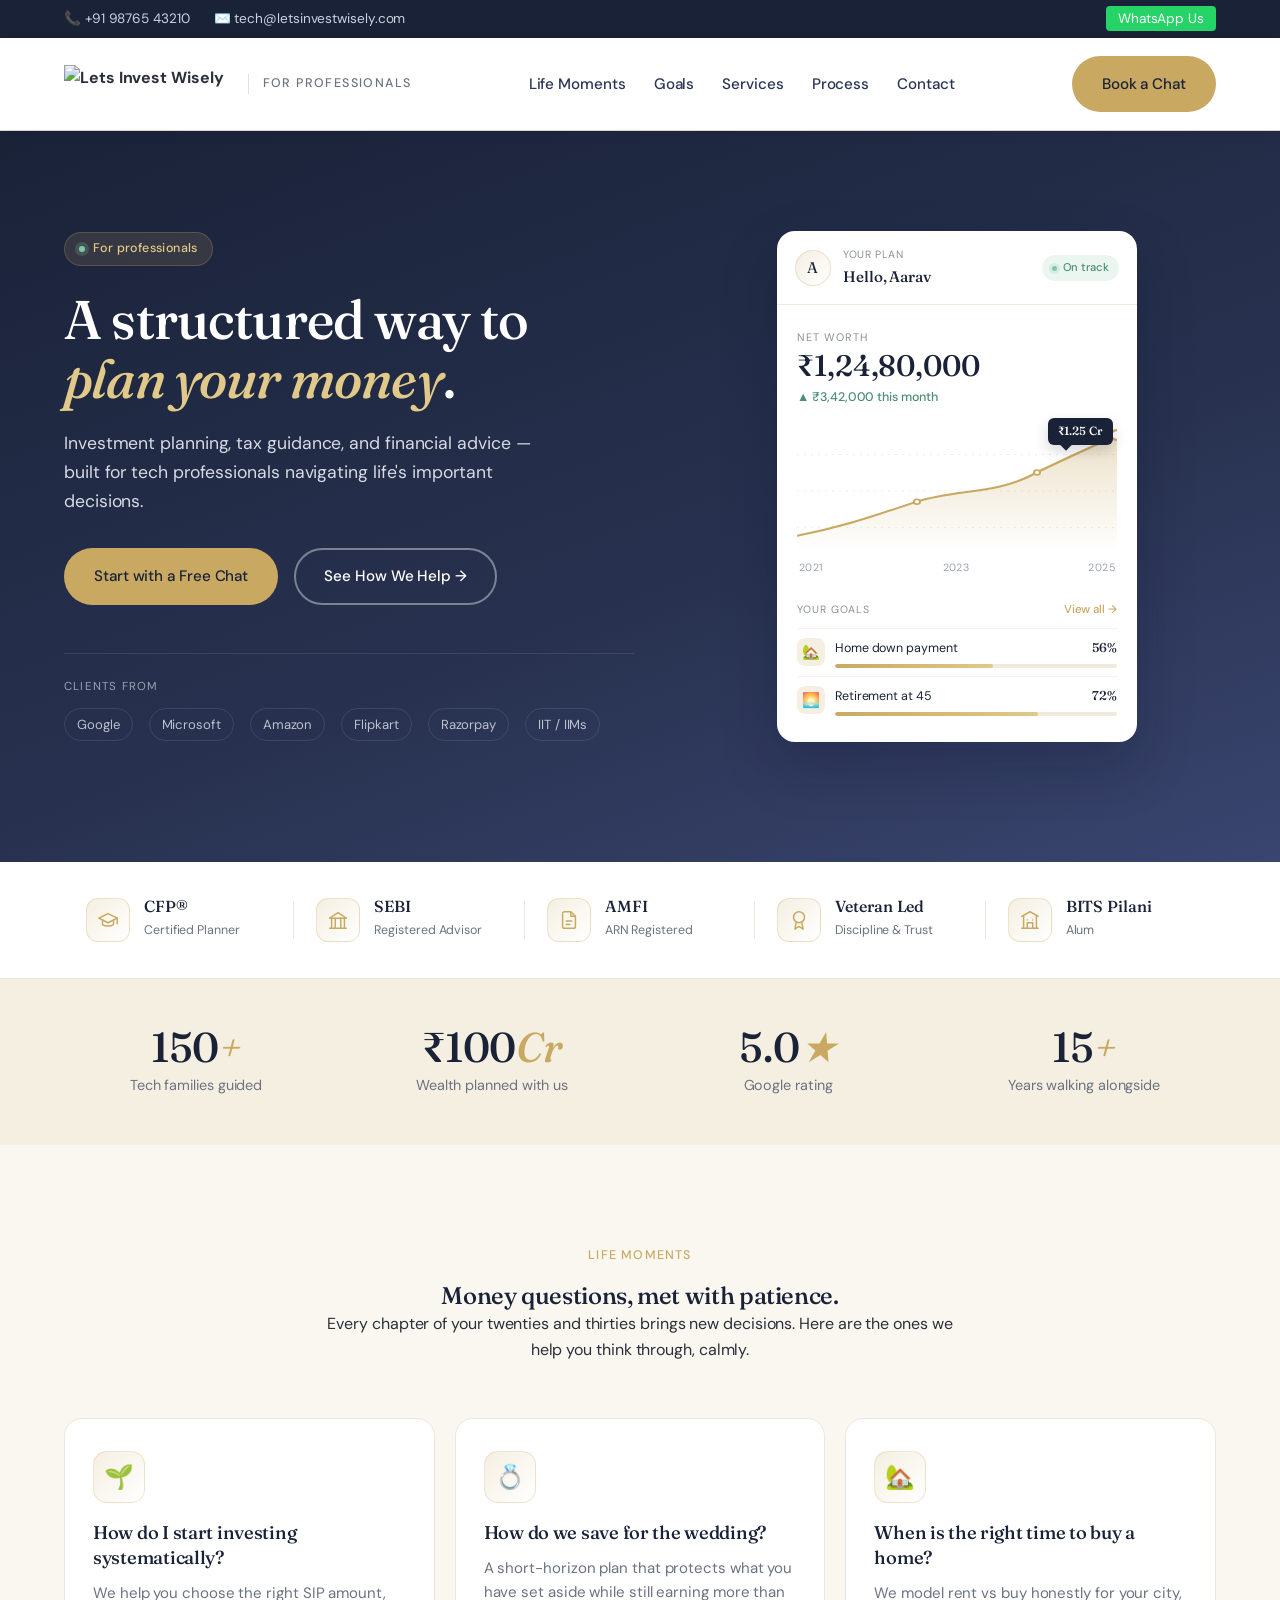
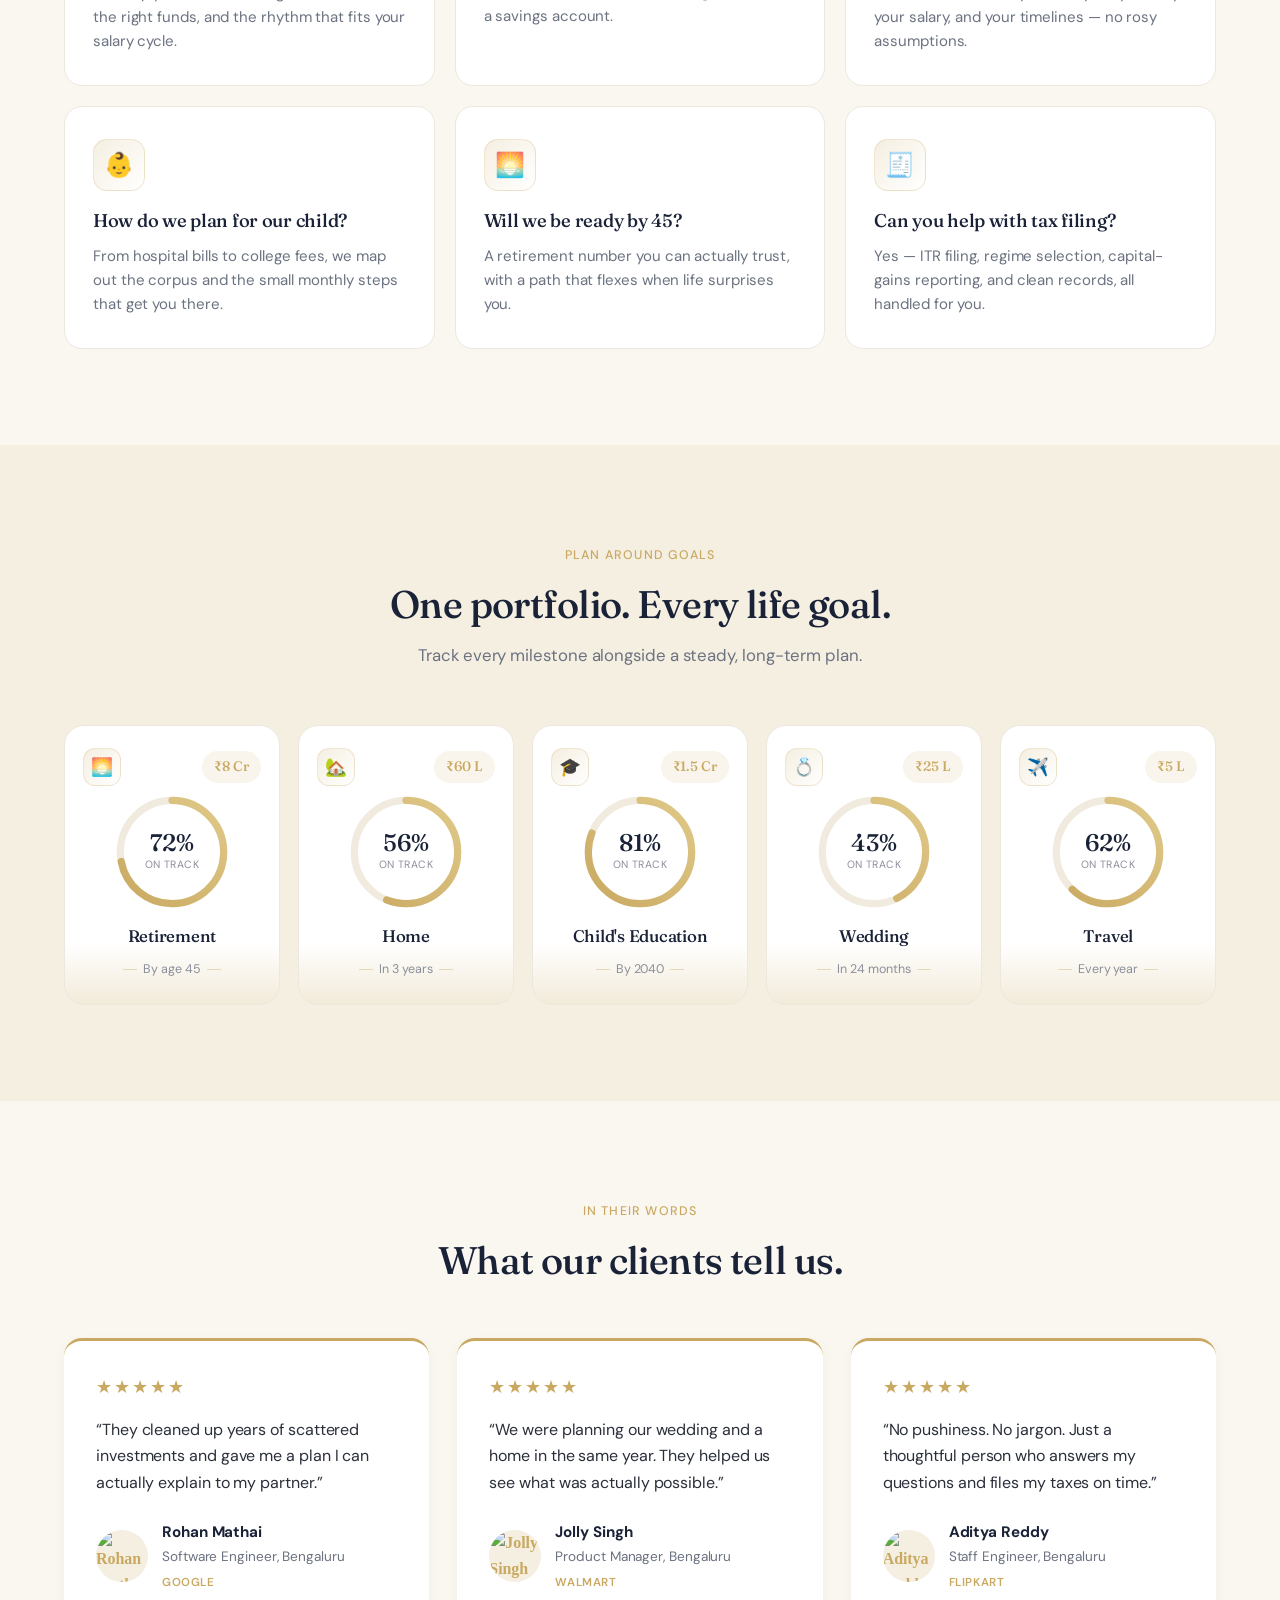
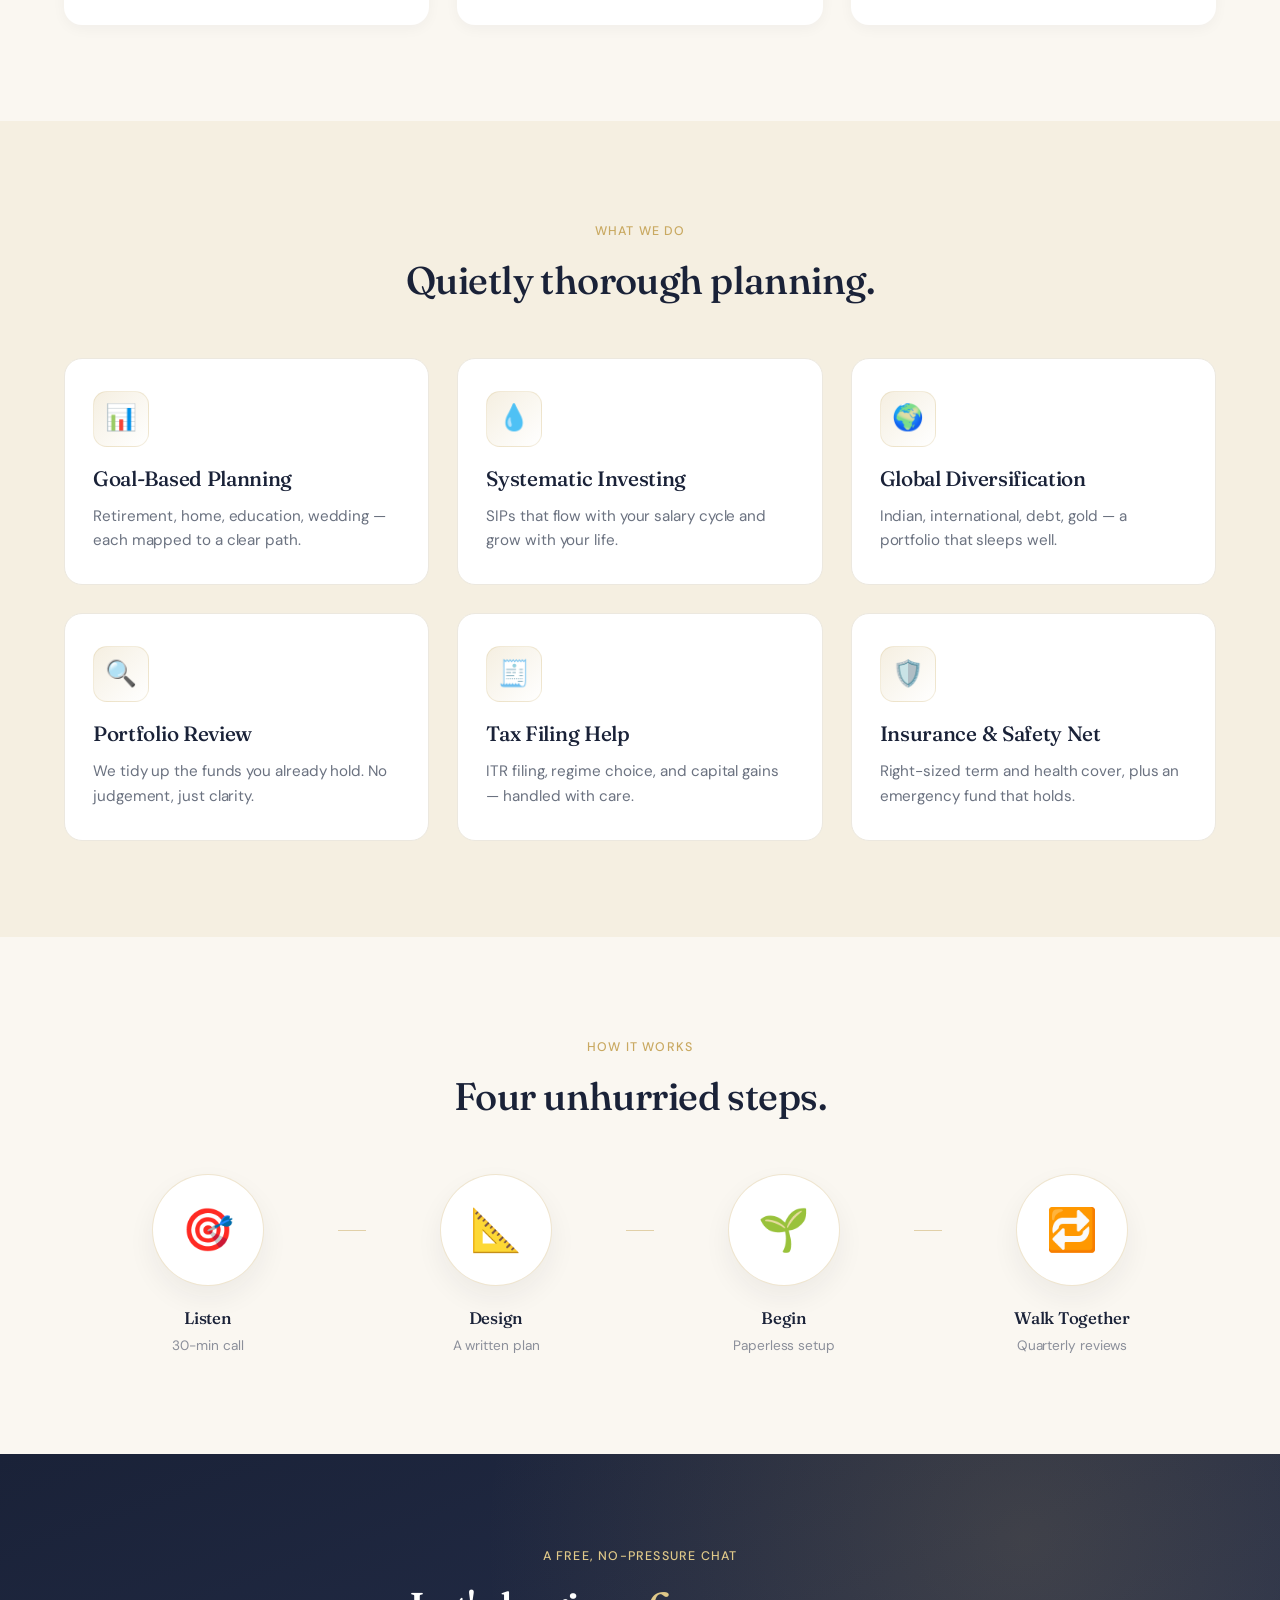
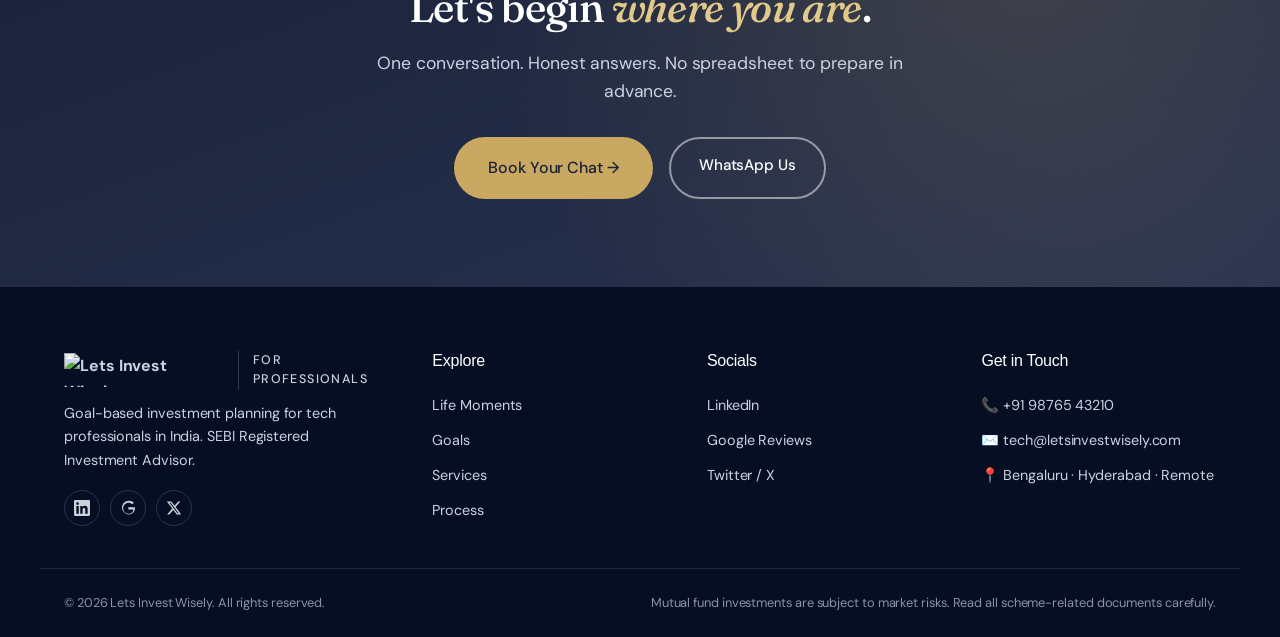
==== commit 45079607: "Polish goals, hero card, and credentials copy - Cleaner hero plan card: dotted gridlines, end-point " ====
--- a/index.html
+++ b/index.html
@@ -182,8 +182,37 @@
     display: inline-flex; align-items: center; gap: 4px;
   }
 
-  .plan-chart { position: relative; margin-top: 12px; }
-  .plan-chart svg { width: 100%; height: 100px; display: block; }
+  .plan-chart { position: relative; margin-top: 14px; }
+  .plan-chart svg { width: 100%; height: 130px; display: block; }
+  .chart-end-pill {
+    position: absolute;
+    right: 4px; top: -4px;
+    background: var(--navy);
+    color: #fff;
+    padding: 4px 10px;
+    border-radius: 6px;
+    font-size: 0.74rem;
+    font-weight: 500;
+    font-family: 'Fraunces', serif;
+    box-shadow: 0 6px 14px rgba(26,34,56,0.18);
+  }
+  .chart-end-pill::after {
+    content: '';
+    position: absolute;
+    bottom: -4px; left: 14px;
+    width: 8px; height: 8px;
+    background: var(--navy);
+    transform: rotate(45deg);
+  }
+  .chart-axis {
+    display: flex;
+    justify-content: space-between;
+    font-size: 0.66rem;
+    color: #9aa1ad;
+    margin-top: 8px;
+    padding: 0 2px;
+    letter-spacing: 0.4px;
+  }
   .chart-tooltip {
     position: absolute;
     right: 6px; top: 4px;
@@ -440,26 +469,65 @@
 
   /* ===== Goals (rings) ===== */
   .goals { background: var(--cream); }
-  .goals-grid { display: grid; grid-template-columns: repeat(4, 1fr); gap: 24px; }
+  .goals-grid { display: grid; grid-template-columns: repeat(5, 1fr); gap: 18px; }
   .goal-card {
-    background: #fff;
+    background: linear-gradient(180deg, #fff 0%, #fff 78%, rgba(201,169,97,0.06) 100%);
     border: 1px solid #ece8df;
-    border-radius: 18px;
-    padding: 32px 24px;
+    border-radius: 20px;
+    padding: 22px 18px 24px;
     text-align: center;
-    transition: transform .3s ease, box-shadow .3s ease;
-  }
-  .goal-card:hover { transform: translateY(-4px); box-shadow: 0 16px 40px rgba(26,34,56,0.08); }
-  .ring { position: relative; width: 110px; height: 110px; margin: 0 auto 18px; }
+    transition: transform .3s ease, box-shadow .3s ease, border-color .3s ease;
+    position: relative;
+  }
+  .goal-card:hover {
+    transform: translateY(-4px);
+    box-shadow: 0 20px 44px rgba(26,34,56,0.08);
+    border-color: rgba(201,169,97,0.4);
+  }
+  .goal-head {
+    display: flex;
+    align-items: center;
+    justify-content: space-between;
+    margin-bottom: 4px;
+  }
+  .goal-icon-tile {
+    width: 38px; height: 38px;
+    border-radius: 12px;
+    background: linear-gradient(135deg, var(--cream), #fff);
+    border: 1px solid rgba(201,169,97,0.25);
+    display: flex; align-items: center; justify-content: center;
+    font-size: 1.1rem;
+  }
+  .goal-target {
+    font-family: 'Fraunces', serif;
+    font-size: 0.86rem;
+    font-weight: 500;
+    color: var(--gold);
+    background: rgba(201,169,97,0.12);
+    padding: 5px 12px;
+    border-radius: 999px;
+  }
+  .ring { position: relative; width: 124px; height: 124px; margin: 4px auto 12px; }
   .ring svg { transform: rotate(-90deg); width: 100%; height: 100%; }
-  .ring circle { fill: none; stroke-width: 8; }
+  .ring circle { fill: none; stroke-width: 7; }
   .ring .track { stroke: #f0ebde; }
-  .ring .progress { stroke: var(--gold); stroke-linecap: round; }
+  .ring .progress { stroke-linecap: round; }
   .ring-label { position: absolute; inset: 0; display: flex; flex-direction: column; align-items: center; justify-content: center; }
-  .ring-label strong { font-family: 'Fraunces', serif; font-size: 1.3rem; font-weight: 500; color: var(--navy); }
-  .ring-label small { font-size: 0.72rem; color: #8b8f9a; }
-  .goal-card h3 { font-size: 1.05rem; font-weight: 500; margin-bottom: 4px; }
-  .goal-card p { font-size: 0.88rem; color: #6b7280; }
+  .ring-label strong { font-family: 'Fraunces', serif; font-size: 1.5rem; font-weight: 500; color: var(--navy); line-height: 1; }
+  .ring-label small { font-size: 0.66rem; color: #8b8f9a; margin-top: 2px; letter-spacing: 0.4px; }
+  .goal-card h3 { font-size: 1.05rem; font-weight: 500; margin-bottom: 6px; }
+  .goal-meta {
+    font-size: 0.78rem;
+    color: #8b8f9a;
+    display: inline-flex;
+    align-items: center;
+    gap: 6px;
+  }
+  .goal-meta::before, .goal-meta::after {
+    content: '';
+    width: 14px; height: 1px;
+    background: rgba(201,169,97,0.4);
+  }
 
   /* ===== Allocation donut ===== */
   .alloc { background: var(--warm); }
@@ -589,18 +657,104 @@
   .btn-primary, .btn-gold { background: var(--gold); color: var(--navy); }
   .btn-primary:hover, .btn-gold:hover { background: var(--gold-soft); }
 
+  /* ===== Tablet ===== */
   @media (max-width: 960px) {
+    .container { padding: 0 20px; }
+    .nav-inner { padding: 14px 20px; }
+    .hero { padding: 60px 0 80px; }
+    .hero-tech .hero-copy h1 { font-size: 2.6rem; }
+    .hero-tech .lead { max-width: 100%; }
+    .hero-visual { min-height: auto; margin-top: 28px; }
     .stats-grid { grid-template-columns: 1fr 1fr; gap: 24px; }
     .moments-grid { grid-template-columns: 1fr 1fr; }
-    .goals-grid { grid-template-columns: 1fr 1fr; }
-    .alloc-grid, .growth-grid { grid-template-columns: 1fr; gap: 40px; }
+    .goals-grid { grid-template-columns: repeat(3, 1fr); }
     .vstep-track { grid-template-columns: 1fr 1fr; gap: 32px; }
     .vstep:not(:last-child)::after { display: none; }
-  }
+    .milestone-tag { right: 0; top: 16px; min-width: 130px; padding: 10px 13px; }
+    .insight-card { left: 0; bottom: -8px; max-width: 200px; padding: 11px 13px; }
+
+    /* Mobile nav drawer */
+    .navbar { position: sticky; top: 0; }
+    .nav-inner { position: relative; }
+    .nav-links {
+      display: none;
+      position: absolute;
+      top: 100%; left: 0; right: 0;
+      flex-direction: column;
+      gap: 0;
+      background: #fff;
+      padding: 8px 20px 16px;
+      border-top: 1px solid #ece8df;
+      box-shadow: 0 12px 24px rgba(10,16,40,0.08);
+    }
+    .nav-links.open { display: flex; }
+    .nav-links a { padding: 12px 0; border-bottom: 1px solid #f5f1e6; }
+    .nav-links a:last-child { border-bottom: none; }
+    .nav-inner > a.btn { padding: 10px 18px; font-size: 0.85rem; }
+    .creds-row { grid-template-columns: repeat(2, 1fr); gap: 6px 0; }
+    .cred-item:not(:last-child)::after { display: none; }
+    .cred-item { padding: 12px 14px; border-bottom: 1px solid #f5f1e6; }
+    .creds-row .cred-item:nth-last-child(-n+2) { border-bottom: none; }
+  }
+
+  /* ===== Phone ===== */
   @media (max-width: 600px) {
+    .container { padding: 0 16px; }
+    .section { padding: 56px 0; }
+    .topbar { font-size: 0.78rem; }
+    .topbar-inner { flex-wrap: wrap; gap: 6px; }
+    .topbar-left span { margin-right: 12px; }
+    .nav-inner { padding: 12px 16px; }
+
+    .hero { padding: 48px 0 64px; }
+    .hero-tech .hero-copy h1 { font-size: 2rem; }
+    .hero-tech .lead { font-size: 0.98rem; }
+    .hero-actions { flex-direction: column; align-items: stretch; gap: 10px; }
+    .hero-actions .btn { width: 100%; text-align: center; }
+    .pill-tag { font-size: 0.72rem; }
+    .company-logos { margin-top: 28px; padding-top: 18px; }
+    .logos-row { gap: 8px; }
+    .logo-chip { font-size: 0.74rem; padding: 4px 10px; }
+
+    .stats { padding: 36px 0; }
+    .stat-num { font-size: 2rem; }
+    .stat-label { font-size: 0.82rem; }
+
+    .section-head { margin-bottom: 36px; }
+    .section-head h2 { font-size: 1.7rem; }
     .moments-grid, .goals-grid { grid-template-columns: 1fr; }
     .stats-grid { grid-template-columns: 1fr 1fr; }
-    .hero-tech .hero-copy h1 { font-size: 2.2rem; }
+    .moment, .service-card, .testimonial { padding: 26px 22px; }
+    .goal-card { padding: 28px 20px; }
+
+    .creds-row { grid-template-columns: 1fr; }
+    .creds-row .cred-item { border-bottom: 1px solid #f5f1e6; }
+    .creds-row .cred-item:last-child { border-bottom: none; }
+
+    .vstep-icon { width: 88px; height: 88px; font-size: 2.1rem; }
+    .vstep h3 { font-size: 1rem; }
+
+    .plan-card { max-width: 320px; }
+    .plan-metric .value { font-size: 1.7rem; }
+    .milestone-tag { right: 4px; top: 8px; padding: 8px 12px; font-size: 0.85rem; min-width: 0; }
+    .milestone-tag strong { font-size: 0.82rem; }
+    .insight-card { left: 4px; bottom: -12px; max-width: 180px; padding: 9px 12px; }
+
+    .final-cta { padding: 64px 0; }
+    .contact-inner h2 { font-size: 1.9rem; }
+    .contact-actions { flex-direction: column; align-items: stretch; gap: 10px; }
+    .contact-actions .btn { width: 100%; text-align: center; }
+
+    .footer { padding: 48px 0 24px; }
+    .footer-grid { gap: 28px; }
+    .footer-bottom { flex-direction: column; align-items: flex-start; gap: 12px; }
+  }
+
+  /* ===== Tiny phones ===== */
+  @media (max-width: 380px) {
+    .hero-tech .hero-copy h1 { font-size: 1.8rem; }
+    .milestone-tag, .insight-card { display: none; }
+    .plan-card { max-width: 100%; }
   }
 </style>
 </head>
@@ -634,7 +788,7 @@
       <a href="#contact">Contact</a>
     </nav>
     <a href="#contact" class="btn btn-primary">Book a Chat</a>
-    <button class="hamburger" aria-label="Menu">☰</button>
+    <button class="hamburger" id="navToggle" aria-label="Menu" aria-expanded="false">☰</button>
   </div>
 </header>
 
@@ -678,30 +832,32 @@
 
         <div class="plan-body">
           <div class="plan-metric">
-            <small>Total wealth</small>
+            <small>Net worth</small>
             <div class="value">₹1,24,80,000</div>
             <div class="delta">▲ ₹3,42,000 this month</div>
           </div>
 
           <div class="plan-chart">
-            <svg viewBox="0 0 320 130" preserveAspectRatio="none">
+            <svg viewBox="0 0 320 160" preserveAspectRatio="none">
               <defs>
                 <linearGradient id="gh" x1="0" x2="0" y1="0" y2="1">
-                  <stop offset="0%" stop-color="#c9a961" stop-opacity="0.32"/>
+                  <stop offset="0%" stop-color="#c9a961" stop-opacity="0.34"/>
                   <stop offset="100%" stop-color="#c9a961" stop-opacity="0"/>
                 </linearGradient>
               </defs>
-              <!-- gridlines -->
-              <line x1="0" y1="30" x2="320" y2="30" stroke="#f5f1e6" stroke-width="1"/>
-              <line x1="0" y1="65" x2="320" y2="65" stroke="#f5f1e6" stroke-width="1"/>
-              <line x1="0" y1="100" x2="320" y2="100" stroke="#f5f1e6" stroke-width="1"/>
-              <!-- area -->
-              <path d="M0,108 C40,100 70,92 100,78 C130,64 160,72 195,52 C230,32 270,38 320,18 L320,130 L0,130 Z" fill="url(#gh)"/>
-              <!-- line -->
-              <path d="M0,108 C40,100 70,92 100,78 C130,64 160,72 195,52 C230,32 270,38 320,18" fill="none" stroke="#c9a961" stroke-width="2.5" stroke-linecap="round"/>
-              <!-- end dot -->
-              <circle cx="320" cy="18" r="6" fill="#fff" stroke="#c9a961" stroke-width="2.5"/>
+              <line x1="0" y1="40" x2="320" y2="40" stroke="#f0ebde" stroke-width="1" stroke-dasharray="2 5"/>
+              <line x1="0" y1="85" x2="320" y2="85" stroke="#f0ebde" stroke-width="1" stroke-dasharray="2 5"/>
+              <line x1="0" y1="130" x2="320" y2="130" stroke="#f0ebde" stroke-width="1" stroke-dasharray="2 5"/>
+              <path d="M0,140 C50,128 80,114 120,98 C160,82 200,90 240,62 C280,38 300,28 320,16 L320,160 L0,160 Z" fill="url(#gh)"/>
+              <path d="M0,140 C50,128 80,114 120,98 C160,82 200,90 240,62 C280,38 300,28 320,16" fill="none" stroke="#c9a961" stroke-width="2.6" stroke-linecap="round"/>
+              <circle cx="120" cy="98" r="3" fill="#fff" stroke="#c9a961" stroke-width="2"/>
+              <circle cx="240" cy="62" r="3" fill="#fff" stroke="#c9a961" stroke-width="2"/>
+              <circle cx="320" cy="16" r="6" fill="#fff" stroke="#c9a961" stroke-width="2.5"/>
             </svg>
+            <div class="chart-end-pill">₹1.25 Cr</div>
+          </div>
+          <div class="chart-axis">
+            <span>2021</span><span>2023</span><span>2025</span>
           </div>
         </div>
 
@@ -719,33 +875,12 @@
             </div>
           </div>
           <div class="gbar-row">
-            <div class="gico">👶</div>
-            <div class="gmid">
-              <div class="glabel"><span>Child's education</span><span class="gpct">81%</span></div>
-              <div class="gtrack"><div class="gfill" style="width:81%"></div></div>
-            </div>
-          </div>
-          <div class="gbar-row">
             <div class="gico">🌅</div>
             <div class="gmid">
-              <div class="glabel"><span>Retirement at 55</span><span class="gpct">72%</span></div>
+              <div class="glabel"><span>Retirement at 45</span><span class="gpct">72%</span></div>
               <div class="gtrack"><div class="gfill" style="width:72%"></div></div>
             </div>
           </div>
-        </div>
-      </div>
-
-      <div class="milestone-tag">
-        <small>Next milestone</small>
-        <strong>Wedding fund<br/>ready in 14 months</strong>
-        <div class="ms-meta"><span class="ms-dot"></span> SIP of ₹35,000 / month</div>
-      </div>
-
-      <div class="insight-card">
-        <div class="ico">🌱</div>
-        <div>
-          <small>Just posted</small>
-          <strong>SIP of ₹85,000<br/>invested today</strong>
         </div>
       </div>
     </div>
@@ -796,8 +931,8 @@
         <svg viewBox="0 0 24 24"><path d="M3 21h18"/><path d="M5 21V8"/><path d="M19 21V8"/><path d="M9 21v-6h6v6"/><path d="M3 8l9-5 9 5"/><path d="M9 12h.01"/><path d="M15 12h.01"/></svg>
       </div>
       <div class="cred-text">
-        <strong>IIM Alumni</strong>
-        <small>Finance Expertise</small>
+        <strong>BITS Pilani</strong>
+        <small>Alum</small>
       </div>
     </div>
   </div>
@@ -856,7 +991,7 @@
       </div>
       <div class="moment">
         <div class="moment-icon">🌅</div>
-        <h3>Will we be okay in our fifties?</h3>
+        <h3>Will we be ready by 45?</h3>
         <p>A retirement number you can actually trust, with a path that flexes when life surprises you.</p>
       </div>
       <div class="moment">
@@ -870,55 +1005,100 @@
 
 <!-- ================= GOALS (RINGS) ================= -->
 <section id="goals" class="section goals">
+  <!-- Shared gradient definition for all rings -->
+  <svg width="0" height="0" style="position:absolute" aria-hidden="true">
+    <defs>
+      <linearGradient id="ring-grad" x1="0%" y1="0%" x2="100%" y2="100%">
+        <stop offset="0%" stop-color="#c9a961"/>
+        <stop offset="100%" stop-color="#e0c989"/>
+      </linearGradient>
+    </defs>
+  </svg>
   <div class="container">
     <div class="section-head">
       <span class="eyebrow">Plan around goals</span>
       <h2>One portfolio. Every life goal.</h2>
+      <p>Track every milestone alongside a steady, long-term plan.</p>
     </div>
     <div class="goals-grid">
       <div class="goal-card">
+        <div class="goal-head">
+          <div class="goal-icon-tile">🌅</div>
+          <span class="goal-target">₹8 Cr</span>
+        </div>
         <div class="ring">
           <svg viewBox="0 0 120 120">
             <circle class="track" cx="60" cy="60" r="50"></circle>
-            <circle class="progress" cx="60" cy="60" r="50" stroke-dasharray="314" stroke-dashoffset="88"></circle>
+            <circle class="progress" cx="60" cy="60" r="50" stroke="url(#ring-grad)" stroke-dasharray="314" stroke-dashoffset="88"></circle>
           </svg>
-          <div class="ring-label"><strong>72%</strong><small>on track</small></div>
+          <div class="ring-label"><strong>72%</strong><small>ON TRACK</small></div>
         </div>
         <h3>Retirement</h3>
-        <p>₹8 Cr by 55</p>
-      </div>
+        <span class="goal-meta">By age 45</span>
+      </div>
+
       <div class="goal-card">
+        <div class="goal-head">
+          <div class="goal-icon-tile">🏡</div>
+          <span class="goal-target">₹60 L</span>
+        </div>
         <div class="ring">
           <svg viewBox="0 0 120 120">
             <circle class="track" cx="60" cy="60" r="50"></circle>
-            <circle class="progress" cx="60" cy="60" r="50" stroke-dasharray="314" stroke-dashoffset="138"></circle>
+            <circle class="progress" cx="60" cy="60" r="50" stroke="url(#ring-grad)" stroke-dasharray="314" stroke-dashoffset="138"></circle>
           </svg>
-          <div class="ring-label"><strong>56%</strong><small>on track</small></div>
+          <div class="ring-label"><strong>56%</strong><small>ON TRACK</small></div>
         </div>
         <h3>Home</h3>
-        <p>₹60L down payment</p>
-      </div>
+        <span class="goal-meta">In 3 years</span>
+      </div>
+
       <div class="goal-card">
+        <div class="goal-head">
+          <div class="goal-icon-tile">🎓</div>
+          <span class="goal-target">₹1.5 Cr</span>
+        </div>
         <div class="ring">
           <svg viewBox="0 0 120 120">
             <circle class="track" cx="60" cy="60" r="50"></circle>
-            <circle class="progress" cx="60" cy="60" r="50" stroke-dasharray="314" stroke-dashoffset="60"></circle>
+            <circle class="progress" cx="60" cy="60" r="50" stroke="url(#ring-grad)" stroke-dasharray="314" stroke-dashoffset="60"></circle>
           </svg>
-          <div class="ring-label"><strong>81%</strong><small>on track</small></div>
+          <div class="ring-label"><strong>81%</strong><small>ON TRACK</small></div>
         </div>
         <h3>Child's Education</h3>
-        <p>₹1.5 Cr by 2040</p>
-      </div>
+        <span class="goal-meta">By 2040</span>
+      </div>
+
       <div class="goal-card">
+        <div class="goal-head">
+          <div class="goal-icon-tile">💍</div>
+          <span class="goal-target">₹25 L</span>
+        </div>
         <div class="ring">
           <svg viewBox="0 0 120 120">
             <circle class="track" cx="60" cy="60" r="50"></circle>
-            <circle class="progress" cx="60" cy="60" r="50" stroke-dasharray="314" stroke-dashoffset="180"></circle>
+            <circle class="progress" cx="60" cy="60" r="50" stroke="url(#ring-grad)" stroke-dasharray="314" stroke-dashoffset="180"></circle>
           </svg>
-          <div class="ring-label"><strong>43%</strong><small>on track</small></div>
+          <div class="ring-label"><strong>43%</strong><small>ON TRACK</small></div>
         </div>
         <h3>Wedding</h3>
-        <p>₹25L in 2 years</p>
+        <span class="goal-meta">In 24 months</span>
+      </div>
+
+      <div class="goal-card">
+        <div class="goal-head">
+          <div class="goal-icon-tile">✈️</div>
+          <span class="goal-target">₹5 L</span>
+        </div>
+        <div class="ring">
+          <svg viewBox="0 0 120 120">
+            <circle class="track" cx="60" cy="60" r="50"></circle>
+            <circle class="progress" cx="60" cy="60" r="50" stroke="url(#ring-grad)" stroke-dasharray="314" stroke-dashoffset="119"></circle>
+          </svg>
+          <div class="ring-label"><strong>62%</strong><small>ON TRACK</small></div>
+        </div>
+        <h3>Travel</h3>
+        <span class="goal-meta">Every year</span>
       </div>
     </div>
   </div>
@@ -1113,5 +1293,22 @@
   </div>
 </footer>
 
+<script>
+  (function () {
+    var toggle = document.getElementById('navToggle');
+    var links = document.querySelector('.nav-links');
+    if (!toggle || !links) return;
+    toggle.addEventListener('click', function () {
+      var open = links.classList.toggle('open');
+      toggle.setAttribute('aria-expanded', open ? 'true' : 'false');
+    });
+    links.querySelectorAll('a').forEach(function (a) {
+      a.addEventListener('click', function () {
+        links.classList.remove('open');
+        toggle.setAttribute('aria-expanded', 'false');
+      });
+    });
+  })();
+</script>
 </body>
 </html>
